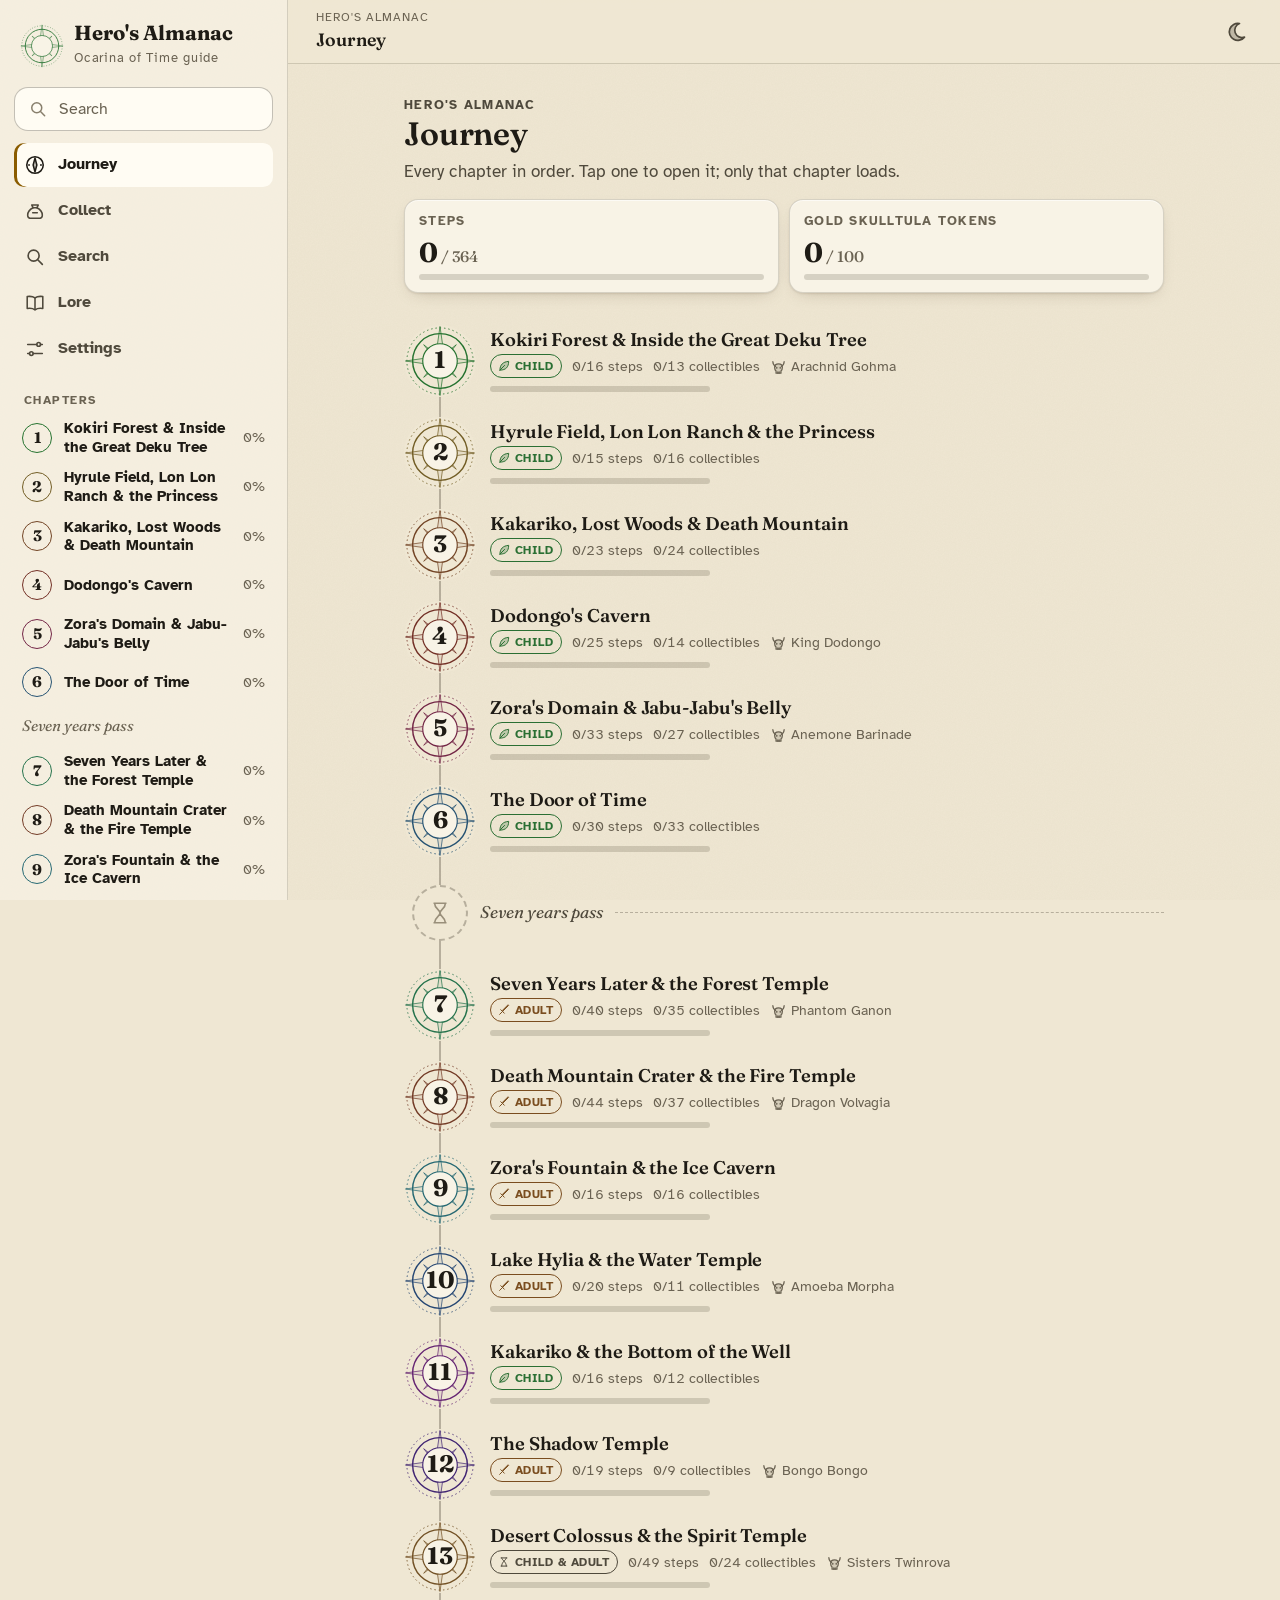
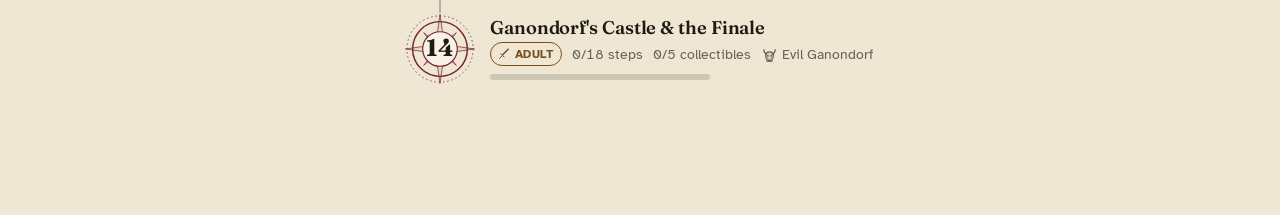
==== index.html @ 773b30d7 "Put dungeon maps in the step where you reach their chest - Jabu-Jabu's Belly: the Dungeon Map and it" ====
<!doctype html>
<html lang="en">
<head>
<meta charset="utf-8">
<meta name="build" content="60ebca8195">
<meta name="viewport" content="width=device-width, initial-scale=1, viewport-fit=cover">
<meta name="robots" content="noindex, nofollow">
<title>Hero's Almanac</title>
<meta name="description" content="A walkthrough and collectible tracker for The Legend of Zelda: Ocarina of Time.">
<meta name="theme-color" content="#0e1222" id="meta-theme">
<link rel="manifest" href="manifest.webmanifest">
<link rel="icon" href="assets/icons/icon.svg" type="image/svg+xml">
<link rel="icon" href="assets/icons/favicon-32.png" sizes="32x32" type="image/png">
<link rel="apple-touch-icon" href="assets/icons/apple-touch-icon.png">
<meta name="apple-mobile-web-app-capable" content="yes">
<meta name="mobile-web-app-capable" content="yes">
<meta name="apple-mobile-web-app-title" content="OoT Guide">
<link rel="preconnect" href="https://fonts.googleapis.com">
<link rel="preconnect" href="https://fonts.gstatic.com" crossorigin>
<link rel="stylesheet" href="https://fonts.googleapis.com/css2?family=Atkinson+Hyperlegible:ital,wght@0,400;0,700;1,400&family=Fraunces:opsz,wght@9..144,500..700&display=swap">
<link rel="stylesheet" href="assets/style.css?v=99275590e3">
<script>
  /* Apply the saved theme and text size before first paint (avoids a flash). */
  (function () {
    try {
      var p = JSON.parse(window.localStorage.getItem('oot-guide.prefs.v1') || '{}');
      if (p.theme === 'light' || p.theme === 'dark') document.documentElement.setAttribute('data-theme', p.theme);
      if (p.scale) document.documentElement.style.setProperty('--scale', String(p.scale));
    } catch (e) { /* storage blocked: follow the system theme */ }
  })();
</script>
</head>
<body>
<svg width="0" height="0" style="position:absolute" aria-hidden="true" focusable="false">
  <defs>
    <!-- interface -->
    <symbol id="i-journey" viewBox="0 0 24 24"><g fill="none" stroke="currentColor" stroke-width="1.7" stroke-linejoin="round"><circle cx="12" cy="12" r="9"/><path d="M12 4.5 14 12l-2 7.5L10 12z" fill="currentColor" fill-opacity=".25"/><path d="M4.5 12h2M17.5 12h2"/></g></symbol>
    <symbol id="i-collect" viewBox="0 0 24 24"><g fill="none" stroke="currentColor" stroke-width="1.7" stroke-linejoin="round" stroke-linecap="round"><path d="M8.5 5.5h7l-1.5 3h-4z"/><path d="M10 8.5c-4 2-6 5-6 8 0 2.5 2 3.5 4 3.5h8c2 0 4-1 4-3.5 0-3-2-6-6-8"/><path d="M9.5 14h5"/></g></symbol>
    <symbol id="i-search" viewBox="0 0 24 24"><g fill="none" stroke="currentColor" stroke-width="1.8" stroke-linecap="round"><circle cx="10.5" cy="10.5" r="6"/><path d="m15 15 5 5"/></g></symbol>
    <symbol id="i-lore" viewBox="0 0 24 24"><g fill="none" stroke="currentColor" stroke-width="1.7" stroke-linejoin="round"><path d="M12 6.5C10 5 7 4.5 3.5 5v13c3.5-.5 6.5 0 8.5 1.5 2-1.5 5-2 8.5-1.5V5C17 4.5 14 5 12 6.5z"/><path d="M12 6.5v13"/></g></symbol>
    <symbol id="i-more" viewBox="0 0 24 24"><g fill="none" stroke="currentColor" stroke-width="1.7" stroke-linecap="round"><path d="M4 7h10M18 7h2M4 17h2M10 17h10"/><circle cx="16" cy="7" r="2"/><circle cx="8" cy="17" r="2"/></g></symbol>
    <symbol id="i-sun" viewBox="0 0 24 24"><g fill="none" stroke="currentColor" stroke-width="1.8" stroke-linecap="round"><circle cx="12" cy="12" r="4.2" fill="currentColor" fill-opacity=".3"/><path d="M12 2.5v2.2M12 19.3v2.2M2.5 12h2.2M19.3 12h2.2M5.3 5.3l1.6 1.6M17.1 17.1l1.6 1.6M5.3 18.7l1.6-1.6M17.1 6.9l1.6-1.6"/></g></symbol>
    <symbol id="i-moon" viewBox="0 0 24 24"><path d="M15.5 3.5a8.5 8.5 0 1 0 5 13.6A7 7 0 0 1 15.5 3.5z" fill="currentColor" fill-opacity=".3" stroke="currentColor" stroke-width="1.7" stroke-linejoin="round"/></symbol>
    <symbol id="i-leaf" viewBox="0 0 24 24"><g fill="none" stroke="currentColor" stroke-width="1.7" stroke-linecap="round" stroke-linejoin="round"><path d="M5 19C5 10 10 5 20 4c0 10-5 15-14 15z" fill="currentColor" fill-opacity=".25"/><path d="M5 19 13 11"/></g></symbol>
    <symbol id="i-blade" viewBox="0 0 24 24"><g fill="none" stroke="currentColor" stroke-width="1.7" stroke-linecap="round" stroke-linejoin="round"><path d="M19.5 4.5 10 14l-1-1 9.5-9.5z" fill="currentColor" fill-opacity=".3"/><path d="M6.5 11.5l6 6M9 15l-4.5 4.5"/></g></symbol>
    <symbol id="i-both" viewBox="0 0 24 24"><g fill="none" stroke="currentColor" stroke-width="1.7" stroke-linecap="round" stroke-linejoin="round"><path d="M7 5h10M7 19h10M8 5c0 4 8 6 8 14M16 5c0 4-8 6-8 14"/></g></symbol>
    <symbol id="i-spark" viewBox="0 0 24 24"><g fill="currentColor"><path d="M12 2.5c.6 4.3 2.2 6 6.5 6.5-4.3.6-5.9 2.2-6.5 6.5-.6-4.3-2.2-5.9-6.5-6.5 4.3-.5 5.9-2.2 6.5-6.5z"/><path d="M18 14.5c.3 2 1 2.8 3 3-2 .3-2.7 1-3 3-.3-2-1-2.7-3-3 2-.2 2.7-1 3-3z" opacity=".7"/></g></symbol>
    <symbol id="i-caution" viewBox="0 0 24 24"><g fill="none" stroke="currentColor" stroke-width="1.8" stroke-linejoin="round" stroke-linecap="round"><path d="M12 2.8 21.2 12 12 21.2 2.8 12z" fill="currentColor" fill-opacity=".18"/><path d="M12 7.5v5.5"/><circle cx="12" cy="16.3" r=".6" fill="currentColor"/></g></symbol>
    <symbol id="i-check" viewBox="0 0 24 24"><g fill="none" stroke="currentColor" stroke-width="1.9" stroke-linecap="round" stroke-linejoin="round"><circle cx="10.5" cy="10.5" r="6.2"/><path d="m15.2 15.2 5 5"/><path d="M8 10.6l1.9 1.9 3.3-3.7"/></g></symbol>
    <symbol id="i-remake"viewBox="0 0 24 24"><g fill="none" stroke="currentColor" stroke-width="1.7" stroke-linejoin="round" stroke-linecap="round"><path d="M20 12a8 8 0 0 1-13.7 5.6L4 15.3"/><path d="M4 12a8 8 0 0 1 13.7-5.6L20 8.7"/><path d="M20 4v4.7h-4.7M4 20v-4.7h4.7"/></g></symbol>
    <symbol id="i-chev" viewBox="0 0 24 24"><path d="m9 5 7 7-7 7" fill="none" stroke="currentColor" stroke-width="2" stroke-linecap="round" stroke-linejoin="round"/></symbol>
    <symbol id="i-down" viewBox="0 0 24 24"><path d="m6 9 6 6 6-6" fill="none" stroke="currentColor" stroke-width="2" stroke-linecap="round" stroke-linejoin="round"/></symbol>
    <symbol id="i-close" viewBox="0 0 24 24"><path d="M6 6l12 12M18 6 6 18" fill="none" stroke="currentColor" stroke-width="2" stroke-linecap="round"/></symbol>
    <symbol id="i-next" viewBox="0 0 24 24"><g fill="none" stroke="currentColor" stroke-width="1.9" stroke-linecap="round" stroke-linejoin="round"><circle cx="12" cy="12" r="8.5"/><path d="M12 7.5v6.5M8.8 11.2 12 14.4l3.2-3.2"/></g></symbol>
    <symbol id="i-tick" viewBox="0 0 24 24"><path d="m5 12.5 4.5 4.5L19 7.5" fill="none" stroke="currentColor" stroke-width="2.8" stroke-linecap="round" stroke-linejoin="round"/></symbol>
    <symbol id="i-export" viewBox="0 0 24 24"><g fill="none" stroke="currentColor" stroke-width="1.8" stroke-linecap="round" stroke-linejoin="round"><path d="M12 4v11M7.5 8.5 12 4l4.5 4.5M5 14v5h14v-5"/></g></symbol>
    <symbol id="i-import" viewBox="0 0 24 24"><g fill="none" stroke="currentColor" stroke-width="1.8" stroke-linecap="round" stroke-linejoin="round"><path d="M12 15V4M7.5 10.5 12 15l4.5-4.5M5 14v5h14v-5"/></g></symbol>
    <symbol id="i-copy" viewBox="0 0 24 24"><g fill="none" stroke="currentColor" stroke-width="1.8" stroke-linejoin="round"><rect x="8.5" y="8.5" width="11" height="12" rx="2"/><path d="M15.5 8.5V5.5a2 2 0 0 0-2-2h-7a2 2 0 0 0-2 2v9a2 2 0 0 0 2 2h2"/></g></symbol>
    <symbol id="i-pin"viewBox="0 0 24 24"><g fill="none" stroke="currentColor" stroke-width="1.7" stroke-linejoin="round"><path d="M12 21s-6.5-6-6.5-11a6.5 6.5 0 0 1 13 0c0 5-6.5 11-6.5 11z"/><circle cx="12" cy="10" r="2.3"/></g></symbol>
    <!-- section kinds -->
    <symbol id="k-overworld" viewBox="0 0 24 24"><g fill="none" stroke="currentColor" stroke-width="1.7" stroke-linejoin="round" stroke-linecap="round"><path d="M2.5 18.5 8 11l3.5 4.5L15 10l6.5 8.5z" fill="currentColor" fill-opacity=".2"/><circle cx="17.5" cy="5.5" r="1.8"/></g></symbol>
    <symbol id="k-dungeon" viewBox="0 0 24 24"><g fill="none" stroke="currentColor" stroke-width="1.7" stroke-linejoin="round"><path d="M4 21V10a8 8 0 0 1 16 0v11z"/><path d="M8.5 21v-8a3.5 3.5 0 0 1 7 0v8" fill="currentColor" fill-opacity=".3"/><path d="M2.5 21h19"/></g></symbol>
    <symbol id="k-boss" viewBox="0 0 24 24"><g fill="none" stroke="currentColor" stroke-width="1.7" stroke-linejoin="round" stroke-linecap="round"><path d="M4 3.5c0 4 2 6 4 7M20 3.5c0 4-2 6-4 7"/><path d="M6.5 11.5c0-3 2.5-4.5 5.5-4.5s5.5 1.5 5.5 4.5c0 3-1 4.5-2 5.5v3h-7v-3c-1-1-2-2.5-2-5.5z" fill="currentColor" fill-opacity=".2"/><path d="M9.5 12.5h.01M14.5 12.5h.01" stroke-width="2.6"/><path d="M11 20v-2M13 20v-2"/></g></symbol>
    <symbol id="k-sweep" viewBox="0 0 24 24"><g fill="none" stroke="currentColor" stroke-width="1.7" stroke-linejoin="round" stroke-linecap="round"><circle cx="11" cy="11" r="7"/><path d="M11 4v14M4 11h14M6 6l10 10M16 6 6 16" opacity=".55"/><path d="m16 16 5 5"/></g></symbol>
    <symbol id="k-sidequest" viewBox="0 0 24 24"><g fill="none" stroke="currentColor" stroke-width="1.7" stroke-linejoin="round" stroke-linecap="round"><path d="M7 4h11a2 2 0 0 1 0 4h-1v10a2.5 2.5 0 0 1-2.5 2.5H6a2.5 2.5 0 0 1 0-5h1z"/><path d="M10 9h4M10 12.5h4"/></g></symbol>
    <!-- collectible glyphs (original shapes) -->
    <symbol id="g-gold-skulltulas" viewBox="0 0 24 24"><g fill="none" stroke="currentColor" stroke-width="1.6" stroke-linecap="round" stroke-linejoin="round"><path d="M8.5 10 5 7.5 3 9M8 12.5H3.5L2 14.5M8.5 15 5.5 17.5 5 20.5M15.5 10 19 7.5 21 9M16 12.5h4.5l1.5 2M15.5 15l3 2.5.5 3"/><path d="M12 2.5v3.5"/></g><path d="M12 6c3 0 4.6 2.6 4.6 6.2S14.7 19 12 19s-4.6-3.2-4.6-6.8S9 6 12 6z" fill="currentColor"/><path d="M10 12.2h.01M14 12.2h.01" stroke="var(--bg-2)" stroke-width="2.4" stroke-linecap="round"/></symbol>
    <symbol id="g-heart-pieces" viewBox="0 0 24 24"><path d="M12 20.5S3 14.8 3 8.9A4.6 4.6 0 0 1 12 7a4.6 4.6 0 0 1 9 1.9c0 5.9-9 11.6-9 11.6z" fill="none" stroke="currentColor" stroke-width="1.7" stroke-linejoin="round"/><path d="M12 7a4.6 4.6 0 0 0-9 1.9c0 1.2.4 2.3 1 3.4H12z" fill="currentColor"/></symbol>
    <symbol id="g-heart-containers" viewBox="0 0 24 24"><path d="M12 20.5S3 14.8 3 8.9A4.6 4.6 0 0 1 12 7a4.6 4.6 0 0 1 9 1.9c0 5.9-9 11.6-9 11.6z" fill="currentColor" stroke="currentColor" stroke-width="1.4" stroke-linejoin="round"/><path d="M7 9.5a2 2 0 0 1 2-2" fill="none" stroke="var(--bg-2)" stroke-width="1.5" stroke-linecap="round"/></symbol>
    <symbol id="g-songs" viewBox="0 0 24 24"><g fill="currentColor"><ellipse cx="7.5" cy="17.5" rx="3.3" ry="2.6" transform="rotate(-20 7.5 17.5)"/><ellipse cx="17" cy="15.5" rx="3.3" ry="2.6" transform="rotate(-20 17 15.5)"/><path d="M10.2 17V5.2l9.4-2.4v12.4h-1.6V5L11.8 6.6V17z"/></g></symbol>
    <symbol id="g-spiritual-stones" viewBox="0 0 24 24"><g stroke="currentColor" stroke-width="1.5" stroke-linejoin="round"><path d="M12 2.5 19 9l-7 12.5L5 9z" fill="currentColor" fill-opacity=".35"/><path d="M5 9h14M12 2.5 9.5 9 12 21.5 14.5 9z" fill="none"/></g></symbol>
    <symbol id="g-medallions" viewBox="0 0 24 24"><g fill="none" stroke="currentColor" stroke-width="1.7"><circle cx="12" cy="13" r="7.5" fill="currentColor" fill-opacity=".2"/><circle cx="12" cy="13" r="3.5"/><path d="M9 2.5 12 5.5l3-3"/></g></symbol>
    <symbol id="g-inventory-items" viewBox="0 0 24 24"><g fill="none" stroke="currentColor" stroke-width="1.7" stroke-linejoin="round"><rect x="3.5" y="3.5" width="7" height="7" rx="1.5" fill="currentColor" fill-opacity=".3"/><rect x="13.5" y="3.5" width="7" height="7" rx="1.5"/><rect x="3.5" y="13.5" width="7" height="7" rx="1.5"/><rect x="13.5" y="13.5" width="7" height="7" rx="1.5" fill="currentColor" fill-opacity=".3"/></g></symbol>
    <symbol id="g-equipment" viewBox="0 0 24 24"><g fill="none" stroke="currentColor" stroke-width="1.7" stroke-linejoin="round"><path d="M12 2.5 20 5.5v6c0 5-3.5 8.5-8 10-4.5-1.5-8-5-8-10v-6z" fill="currentColor" fill-opacity=".22"/><path d="M12 6v11M7.5 10.5h9"/></g></symbol>
    <symbol id="g-upgrades" viewBox="0 0 24 24"><g fill="none" stroke="currentColor" stroke-width="2" stroke-linecap="round" stroke-linejoin="round"><path d="m5 12 7-7 7 7"/><path d="m5 19 7-7 7 7" opacity=".55"/></g></symbol>
    <symbol id="g-bottles" viewBox="0 0 24 24"><g fill="none" stroke="currentColor" stroke-width="1.7" stroke-linejoin="round"><path d="M9.5 2.5h5M10 2.5v4.2C7 8 5.5 10.5 5.5 13.5a6.5 6.5 0 0 0 13 0c0-3-1.5-5.5-4.5-6.8V2.5"/><path d="M6 14.5h12a6 6 0 0 1-12 0z" fill="currentColor" fill-opacity=".35" stroke="none"/></g></symbol>
    <symbol id="g-great-fairies" viewBox="0 0 24 24"><use href="#i-spark"/></symbol>
    <symbol id="g-big-poes" viewBox="0 0 24 24"><g fill="none" stroke="currentColor" stroke-width="1.7" stroke-linejoin="round"><path d="M9 3.5h6M10 3.5v2M14 3.5v2M7.5 5.5h9l1 13.5h-11z"/><path d="M12 9.5c-1.8 2-2 3.5-1.3 5 .4.9 2.2.9 2.6 0 .7-1.5.5-3-1.3-5z" fill="currentColor"/><path d="M5 19h14"/></g></symbol>
    <symbol id="g-magic-beans" viewBox="0 0 24 24"><path d="M15.5 4c3.5 1.5 4.5 6 2.5 10s-6 6.5-10 5.5S2.5 15 5 12s4-2 5-5 2-4.5 5.5-3z" fill="currentColor" fill-opacity=".3" stroke="currentColor" stroke-width="1.7" stroke-linejoin="round"/></symbol>
    <symbol id="g-masks" viewBox="0 0 24 24"><g fill="none" stroke="currentColor" stroke-width="1.7" stroke-linejoin="round"><path d="M4 6c5-2 11-2 16 0 0 8-3 14-8 14S4 14 4 6z" fill="currentColor" fill-opacity=".2"/><path d="M7.5 10.5c1-.8 2.3-.8 3 0M13.5 10.5c1-.8 2.3-.8 3 0M9.5 15.5c1.5 1 3.5 1 5 0" stroke-linecap="round"/></g></symbol>
    <symbol id="g-adult-trade" viewBox="0 0 24 24"><g fill="none" stroke="currentColor" stroke-width="1.8" stroke-linecap="round" stroke-linejoin="round"><path d="M4 8h14l-3.5-3.5M20 16H6l3.5 3.5"/></g></symbol>
    <symbol id="g-skulltula-rewards" viewBox="0 0 24 24"><g fill="none" stroke="currentColor" stroke-width="1.7" stroke-linejoin="round"><path d="M3.5 10h17v9.5h-17zM3.5 10c0-3.5 2-5.5 8.5-5.5S20.5 6.5 20.5 10" fill="currentColor" fill-opacity=".15"/><path d="M10.5 10v3h3v-3"/></g></symbol>
    <symbol id="g-check" viewBox="0 0 24 24"><use href="#g-skulltula-rewards"/></symbol>
    <symbol id="g-other" viewBox="0 0 24 24"><path d="M12 3 20 12 12 21 4 12z" fill="currentColor" fill-opacity=".3" stroke="currentColor" stroke-width="1.7" stroke-linejoin="round"/></symbol>
    <!-- 8-point emblem used behind chapter numerals -->
    <symbol id="emblem" viewBox="0 0 100 100"><g fill="none" stroke="currentColor"><circle cx="50" cy="50" r="46" stroke-width="1.2" stroke-dasharray="2 4"/><circle cx="50" cy="50" r="38" stroke-width="2"/><path d="M50 2 56 44 98 50 56 56 50 98 44 56 2 50 44 44z" stroke-width="1" fill="currentColor" fill-opacity=".08"/><path d="M50 18 53 47 82 50 53 53 50 82 47 53 18 50 47 47z" stroke-width="1" transform="rotate(45 50 50)" fill="currentColor" fill-opacity=".06"/><circle cx="50" cy="50" r="24" style="fill:var(--bg-2)" stroke-width="1.6"/></g></symbol>
  </defs>
</svg>

<a class="skip" href="#main">Skip to content</a>

<div class="app">
  <aside class="rail" id="rail" aria-label="Guide navigation"></aside>

  <div class="col-main">
    <header class="topbar" id="topbar">
      <button class="top-title" id="topTitle" type="button" aria-haspopup="dialog">
        <span class="top-eyebrow" id="topEyebrow">Hero's Almanac</span>
        <span class="top-label" id="topLabel">Journey</span>
        <svg class="ico top-caret" aria-hidden="true"><use href="#i-down"/></svg>
      </button>
      <button class="icon-btn theme-btn" id="themeBtn" type="button" aria-label="Switch to night theme">
        <svg class="ico ico-sun" aria-hidden="true"><use href="#i-sun"/></svg>
        <svg class="ico ico-moon" aria-hidden="true"><use href="#i-moon"/></svg>
      </button>
    </header>
    <main id="main" tabindex="-1"></main>
  </div>

  <aside class="aside" id="aside" aria-label="Context panel"></aside>
</div>

<button class="fab" id="fab" type="button" hidden>
  <svg class="ico" aria-hidden="true"><use href="#i-next"/></svg><span>Next step</span>
</button>

<nav class="tabbar" id="tabbar" aria-label="Sections">
  <a href="#/journey" data-tab="journey"><svg class="ico" aria-hidden="true"><use href="#i-journey"/></svg><span>Journey</span></a>
  <a href="#/collect" data-tab="collect"><svg class="ico" aria-hidden="true"><use href="#i-collect"/></svg><span>Collect</span></a>
  <a href="#/search" data-tab="search"><svg class="ico" aria-hidden="true"><use href="#i-search"/></svg><span>Search</span></a>
  <a href="#/lore" data-tab="lore"><svg class="ico" aria-hidden="true"><use href="#i-lore"/></svg><span>Lore</span></a>
  <a href="#/settings" data-tab="settings"><svg class="ico" aria-hidden="true"><use href="#i-more"/></svg><span>More</span></a>
</nav>

<div class="sheet-wrap" id="sheet" hidden>
  <div class="sheet-backdrop" data-close-sheet></div>
  <div class="sheet" role="dialog" aria-modal="true" aria-labelledby="sheetTitle">
    <div class="sheet-grip" aria-hidden="true"></div>
    <div class="sheet-head">
      <h2 id="sheetTitle">Chapters</h2>
      <button class="icon-btn" type="button" data-close-sheet aria-label="Close"><svg class="ico" aria-hidden="true"><use href="#i-close"/></svg></button>
    </div>
    <div class="sheet-body" id="sheetBody"></div>
  </div>
</div>

<div class="dlg-wrap" id="dlg" hidden>
  <div class="dlg-backdrop" data-dlg-close></div>
  <div class="dlg" role="dialog" aria-modal="true" aria-labelledby="dlgTitle" aria-describedby="dlgBody" tabindex="-1">
    <h2 id="dlgTitle"></h2>
    <div class="dlg-body" id="dlgBody"></div>
    <div class="dlg-actions" id="dlgActions"></div>
  </div>
</div>

<div class="toast" id="toast" role="status" aria-live="polite" hidden></div>
<input type="file" id="importFile" accept="application/json,.json" hidden>

<script src="data/walkthrough-child.js?v=cdd700d78a"></script>
<script src="data/walkthrough-adult.js?v=27fb8e8093"></script>
<script src="data/collectibles.js?v=b40df9d598"></script>
<script src="data/reference.js?v=293908bd5f"></script>
<script src="assets/app.js?v=7e8de547ad"></script>
</body>
</html>
---- assets/style.css ----
/* Hero's Almanac — design A
   Day theme = sunlit vellum. Night theme = moonlit indigo.
   Each chapter carries a "realm" hue (forest, fire, water...) that tints its art and accents. */

/* ---------- tokens: day (light) ---------- */
:root {
  color-scheme: light;
  --bg: #efe7d3;
  --bg-2: #f8f3e6;
  --bg-3: #fffcf3;
  --bg-sunk: #e6dcc4;
  --ink: #1e1b15;
  --ink-2: #4f493c;
  --ink-3: #6a6252;
  --line: rgba(40, 32, 18, .16);
  --line-2: rgba(40, 32, 18, .28);
  --gold: #8a5c00;
  --gold-soft: rgba(176, 124, 20, .14);
  --tip: #1d6b58;
  --tip-bg: rgba(29, 107, 88, .09);
  --warn: #a8330e;
  --warn-bg: rgba(200, 70, 20, .10);
  --remake: #5641b0;
  --remake-bg: rgba(86, 65, 176, .07);
  --check: #7a5200;
  --check-edge: #d29a06;
  --check-bg: rgba(240, 180, 20, .20);
  --night: #33479e;
  --night-bg: rgba(51, 71, 158, .10);
  --day: #8d5300;
  --day-bg: rgba(200, 130, 10, .14);
  --done: #2c7a3c;
  --stone: #d9cfb7;
  --stone-line: rgba(70, 58, 36, .10);
  --boss-bg: #2a1716;
  --boss-ink: #f6e9da;
  --boss-ink-2: #d5bfae;
  --realm-l: 30%;
  --realm-s: 50%;
  --realm-soft-a: .12;
  --shadow: 0 1px 0 rgba(255,255,255,.6) inset, 0 1px 2px rgba(60,40,10,.10), 0 6px 18px -10px rgba(60,40,10,.35);
  --sky: linear-gradient(180deg, #f6dfa6 0%, #f1e6cc 55%, var(--bg) 100%);
  --btn-a: #2f5fc4;
  --btn-c: #b07d00;
  --grain-opacity: .07;
}

/* ---------- tokens: night (dark) ---------- */
@media (prefers-color-scheme: dark) {
  :root:not([data-theme="light"]) {
    color-scheme: dark;
    --bg: #0c0f1d;
    --bg-2: #141a2e;
    --bg-3: #1b2240;
    --bg-sunk: #0a0d18;
    --ink: #ece5d3;
    --ink-2: #bdb5a1;
    --ink-3: #958d7b;
    --line: rgba(236, 229, 211, .12);
    --line-2: rgba(236, 229, 211, .24);
    --gold: #ebc679;
    --gold-soft: rgba(235, 198, 121, .12);
    --tip: #8fd8c0;
    --tip-bg: rgba(120, 220, 190, .08);
    --warn: #ff9b78;
    --warn-bg: rgba(255, 120, 80, .11);
    --remake: #b9a8ff;
    --remake-bg: rgba(170, 150, 255, .08);
    --check: #ffd24a;
    --check-edge: #d9a21c;
    --check-bg: rgba(255, 205, 60, .13);
    --night: #a9bcff;
    --night-bg: rgba(140, 165, 255, .13);
    --day: #ffd27a;
    --day-bg: rgba(255, 200, 100, .12);
    --done: #86d494;
    --stone: #10142a;
    --stone-line: rgba(160, 170, 220, .06);
    --boss-bg: #1d0d10;
    --boss-ink: #f6e9da;
    --boss-ink-2: #cdb5a6;
    --realm-l: 66%;
    --realm-s: 55%;
    --realm-soft-a: .16;
    --shadow: 0 1px 0 rgba(255,255,255,.04) inset, 0 8px 24px -14px rgba(0,0,0,.8);
    --sky: linear-gradient(180deg, #1a2350 0%, #121833 55%, var(--bg) 100%);
    --btn-a: #7ea2ff;
    --btn-c: #f1c35a;
    --grain-opacity: .05;
  }
}
:root[data-theme="dark"] {
  color-scheme: dark;
  --bg: #0c0f1d;
  --bg-2: #141a2e;
  --bg-3: #1b2240;
  --bg-sunk: #0a0d18;
  --ink: #ece5d3;
  --ink-2: #bdb5a1;
  --ink-3: #958d7b;
  --line: rgba(236, 229, 211, .12);
  --line-2: rgba(236, 229, 211, .24);
  --gold: #ebc679;
  --gold-soft: rgba(235, 198, 121, .12);
  --tip: #8fd8c0;
  --tip-bg: rgba(120, 220, 190, .08);
  --warn: #ff9b78;
  --warn-bg: rgba(255, 120, 80, .11);
  --remake: #b9a8ff;
  --remake-bg: rgba(170, 150, 255, .08);
  --check: #ffd24a;
  --check-edge: #d9a21c;
  --check-bg: rgba(255, 205, 60, .13);
  --night: #a9bcff;
  --night-bg: rgba(140, 165, 255, .13);
  --day: #ffd27a;
  --day-bg: rgba(255, 200, 100, .12);
  --done: #86d494;
  --stone: #10142a;
  --stone-line: rgba(160, 170, 220, .06);
  --boss-bg: #1d0d10;
  --boss-ink: #f6e9da;
  --boss-ink-2: #cdb5a6;
  --realm-l: 66%;
  --realm-s: 55%;
  --realm-soft-a: .16;
  --shadow: 0 1px 0 rgba(255,255,255,.04) inset, 0 8px 24px -14px rgba(0,0,0,.8);
  --sky: linear-gradient(180deg, #1a2350 0%, #121833 55%, var(--bg) 100%);
  --btn-a: #7ea2ff;
  --btn-c: #f1c35a;
  --grain-opacity: .05;
}

/* realm hues: one per chapter, set via data-realm on a wrapper */
:root { --realm-h: 130; }
[data-realm="forest"]   { --realm-h: 128; }
[data-realm="field"]    { --realm-h: 44; }
[data-realm="village"]  { --realm-h: 24; }
[data-realm="cavern"]   { --realm-h: 8; }
[data-realm="jabu"]     { --realm-h: 335; }
[data-realm="time"]     { --realm-h: 205; }
[data-realm="woods"]    { --realm-h: 150; }
[data-realm="fire"]     { --realm-h: 16; }
[data-realm="ice"]      { --realm-h: 188; }
[data-realm="water"]    { --realm-h: 214; }
[data-realm="well"]     { --realm-h: 290; }
[data-realm="shadow"]   { --realm-h: 262; }
[data-realm="spirit"]   { --realm-h: 34; }
[data-realm="ganon"]    { --realm-h: 352; }
[data-realm="child"]    { --realm-h: 128; }
[data-realm="adult"]    { --realm-h: 30; }
:root, [data-realm] {
  --realm: hsl(var(--realm-h) var(--realm-s) var(--realm-l));
  --realm-soft: hsl(var(--realm-h) 60% 50% / var(--realm-soft-a));
}

/* ---------- base ---------- */
:root {
  --scale: 1;
  --base: 17px;
  --font-body: "Atkinson Hyperlegible", system-ui, -apple-system, "Segoe UI", Roboto, "Helvetica Neue", Arial, sans-serif;
  --font-display: "Fraunces", "Iowan Old Style", "Palatino Linotype", Palatino, Georgia, serif;
  --radius: 14px;
  --radius-s: 10px;
  --tap: 44px;
  --topbar-h: 58px;
  --tabbar-h: 64px;
  --gutter: 16px;
  --safe-b: env(safe-area-inset-bottom, 0px);
}
@media (min-width: 1800px) { :root { --base: 19px; } }
@media (min-width: 2300px) { :root { --base: 21px; } }

*, *::before, *::after { box-sizing: border-box; }
html { font-size: calc(var(--base) * var(--scale)); -webkit-text-size-adjust: 100%; text-size-adjust: 100%; scroll-padding-top: calc(var(--topbar-h) + 12px); }
body {
  margin: 0;
  background: var(--bg);
  color: var(--ink);
  font-family: var(--font-body);
  line-height: 1.55;
  overflow-x: hidden;
  -webkit-tap-highlight-color: transparent;
  min-height: 100vh;
}
/* paper / night-sky grain: one fixed, static layer */
body::before {
  content: "";
  position: fixed; inset: 0;
  pointer-events: none; z-index: 0;
  opacity: var(--grain-opacity);
  background-image: url("data:image/svg+xml,%3Csvg xmlns='http://www.w3.org/2000/svg' width='180' height='180'%3E%3Cfilter id='n'%3E%3CfeTurbulence type='fractalNoise' baseFrequency='.85' numOctaves='3' stitchTiles='stitch'/%3E%3CfeColorMatrix values='0 0 0 0 0.5 0 0 0 0 0.4 0 0 0 0 0.25 0 0 0 1 0'/%3E%3C/filter%3E%3Crect width='100%25' height='100%25' filter='url(%23n)'/%3E%3C/svg%3E");
}
h1, h2, h3, h4 { font-family: var(--font-display); font-weight: 600; line-height: 1.15; margin: 0; letter-spacing: -.005em; font-optical-sizing: auto; }
p { margin: 0; }
a { color: inherit; }
button { font: inherit; color: inherit; }
strong { font-weight: 700; color: var(--ink); }
.ico { width: 1.25em; height: 1.25em; flex: none; display: inline-block; vertical-align: middle; }
.skip { position: absolute; left: -999px; top: 8px; z-index: 100; background: var(--bg-3); padding: 10px 14px; border-radius: 8px; }
.skip:focus { left: 8px; }
:focus-visible { outline: 2.5px solid var(--gold); outline-offset: 2px; border-radius: 6px; }
.visually-hidden { position: absolute !important; width: 1px; height: 1px; overflow: hidden; clip: rect(0 0 0 0); white-space: nowrap; }
mark { background: color-mix(in srgb, var(--gold) 30%, transparent); color: inherit; border-radius: 3px; padding: 0 1px; }

/* ---------- app frame (phone first) ---------- */
.app { position: relative; z-index: 1; min-height: 100vh; }
.col-main { min-width: 0; }
.rail, .aside { display: none; }
main {
  padding: 8px var(--gutter) calc(var(--tabbar-h) + var(--safe-b) + 96px);
  max-width: 46rem;
  margin: 0 auto;
  outline: none;
}

/* top bar */
.topbar {
  position: sticky; top: 0; z-index: 20;
  display: flex; align-items: center; gap: 8px;
  height: var(--topbar-h);
  padding: 0 calc(var(--gutter) - 6px) 0 var(--gutter);
  background: color-mix(in srgb, var(--bg) 88%, transparent);
  -webkit-backdrop-filter: blur(10px); backdrop-filter: blur(10px);
  border-bottom: 1px solid var(--line);
}
.top-title {
  flex: 1; min-width: 0; min-height: var(--tap);
  display: grid; grid-template-columns: minmax(0, 1fr) auto; grid-template-rows: auto auto; align-items: center;
  text-align: left; background: none; border: 0; padding: 4px 0; cursor: pointer;
}
.top-eyebrow { grid-column: 1; font-size: .72rem; letter-spacing: .08em; text-transform: uppercase; color: var(--ink-3); white-space: nowrap; overflow: hidden; text-overflow: ellipsis; }
.top-label { grid-column: 1; font-family: var(--font-display); font-weight: 600; font-size: 1.05rem; white-space: nowrap; overflow: hidden; text-overflow: ellipsis; }
.top-caret { grid-column: 2; grid-row: 1 / span 2; color: var(--ink-3); margin-left: 6px; }
.top-title[aria-disabled="true"] { cursor: default; }
.top-title[aria-disabled="true"] .top-caret { display: none; }
.icon-btn {
  width: var(--tap); height: var(--tap); flex: none;
  display: inline-grid; place-items: center;
  background: none; border: 1px solid transparent; border-radius: 12px; cursor: pointer; color: var(--ink-2);
}
.icon-btn:hover { background: var(--bg-2); border-color: var(--line); }
.theme-btn .ico-sun { display: none; }
.theme-btn .ico { width: 24px; height: 24px; }
:root[data-theme="dark"] .theme-btn .ico-sun { display: inline-block; }
:root[data-theme="dark"] .theme-btn .ico-moon { display: none; }
@media (prefers-color-scheme: dark) {
  :root:not([data-theme="light"]) .theme-btn .ico-sun { display: inline-block; }
  :root:not([data-theme="light"]) .theme-btn .ico-moon { display: none; }
}

/* bottom tab bar (thumb zone) */
.tabbar {
  position: fixed; left: 0; right: 0; bottom: 0; z-index: 30;
  display: grid; grid-template-columns: repeat(5, 1fr);
  height: calc(var(--tabbar-h) + var(--safe-b));
  padding-bottom: var(--safe-b);
  background: color-mix(in srgb, var(--bg-2) 94%, transparent);
  -webkit-backdrop-filter: blur(12px); backdrop-filter: blur(12px);
  border-top: 1px solid var(--line);
}
.tabbar a {
  display: flex; flex-direction: column; align-items: center; justify-content: center; gap: 2px;
  text-decoration: none; color: var(--ink-3); font-size: .7rem; letter-spacing: .02em; min-height: var(--tap);
  position: relative;
}
.tabbar .ico { width: 26px; height: 26px; }
.tabbar a[aria-current="page"] { color: var(--ink); }
.tabbar a[aria-current="page"]::before {
  content: ""; position: absolute; top: 0; left: 28%; right: 28%; height: 3px; border-radius: 0 0 3px 3px;
  background: var(--gold);
}

/* floating "next step" button: lower right, above the tab bar */
.fab {
  position: fixed; z-index: 25; right: var(--gutter);
  bottom: calc(var(--tabbar-h) + var(--safe-b) + 14px);
  display: inline-flex; align-items: center; gap: 8px;
  min-height: 52px; padding: 0 18px 0 14px;
  border-radius: 999px; border: 1px solid var(--line-2);
  background: var(--bg-3); color: var(--ink); font-weight: 700; font-size: .92rem;
  box-shadow: 0 10px 24px -10px rgba(0,0,0,.55);
  cursor: pointer;
}
.fab .ico { width: 24px; height: 24px; color: var(--realm); }
.fab[hidden] { display: none; }

/* ---------- shared bits ---------- */
.eyebrow { font-size: .74rem; letter-spacing: .1em; text-transform: uppercase; color: var(--ink-3); font-weight: 700; }
.muted { color: var(--ink-2); }
.page-head { padding: 18px 0 14px; }
.page-head h1 { font-size: 1.9rem; }
.page-head p { color: var(--ink-2); margin-top: 6px; }
.card {
  background: var(--bg-2); border: 1px solid var(--line); border-radius: var(--radius);
  box-shadow: var(--shadow);
}
.btn {
  display: inline-flex; align-items: center; justify-content: center; gap: 8px;
  min-height: var(--tap); padding: 0 16px; border-radius: 12px;
  border: 1px solid var(--line-2); background: var(--bg-3); color: var(--ink);
  font-weight: 700; font-size: .92rem; text-decoration: none; cursor: pointer;
}
.btn:hover { border-color: var(--gold); }
.btn.primary { background: var(--ink); color: var(--bg-2); border-color: var(--ink); }
.btn.danger { color: var(--warn); }
.btn .ico { width: 20px; height: 20px; }
.badge {
  display: inline-flex; align-items: center; gap: 4px;
  font-size: .72rem; font-weight: 700; letter-spacing: .04em; text-transform: uppercase;
  padding: 2px 8px 2px 6px; border-radius: 999px; line-height: 1.5;
  border: 1px solid currentColor; white-space: nowrap;
}
.badge .ico { width: 14px; height: 14px; }
.badge.child { color: hsl(128 45% var(--realm-l)); }
.badge.adult { color: hsl(30 60% var(--realm-l)); }
.badge.both  { color: var(--ink-2); }
.badge.either { color: var(--ink-2); }
.badge.night { color: var(--night); background: var(--night-bg); border-color: transparent; }
.badge.day   { color: var(--day); background: var(--day-bg); border-color: transparent; }
.badge.miss  { color: var(--warn); background: var(--warn-bg); border-color: transparent; }
.badge.req   { color: var(--ink-2); border-color: var(--line-2); text-transform: none; letter-spacing: 0; font-weight: 400; }
.bar { height: 6px; border-radius: 99px; background: var(--line); overflow: hidden; }
.bar > i { display: block; height: 100%; width: 0; background: var(--realm); border-radius: inherit; transition: width .3s ease; }
.num { font-variant-numeric: tabular-nums; }
.seg { display: flex; gap: 4px; padding: 4px; border-radius: 13px; background: var(--bg-sunk); border: 1px solid var(--line); }
.seg button {
  flex: 1; min-height: 44px; min-width: 0; padding: 0 10px; border-radius: 9px; border: 0; background: none; cursor: pointer;
  color: var(--ink-2); font-weight: 700; font-size: .86rem; white-space: nowrap;
}
.seg button[aria-pressed="true"] { background: var(--bg-3); color: var(--ink); box-shadow: 0 1px 3px rgba(0,0,0,.18); }
.seg-label { font-size: .74rem; letter-spacing: .08em; text-transform: uppercase; color: var(--ink-3); font-weight: 700; margin: 0 0 6px 2px; }

/* the check control (steps, collectibles, tracker rows) */
.chk {
  flex: none; width: var(--tap); height: var(--tap); padding: 0;
  display: grid; place-items: center; background: none; border: 0; cursor: pointer;
}
.chk .box {
  width: 26px; height: 26px; border-radius: 8px;
  border: 2px solid var(--line-2); background: var(--bg-3);
  display: grid; place-items: center; transition: background .15s, border-color .15s, transform .15s;
}
.chk .box .ico { width: 18px; height: 18px; color: var(--bg-3); opacity: 0; transform: scale(.6); transition: opacity .15s, transform .15s; }
.chk[aria-pressed="true"] .box { background: var(--realm); border-color: var(--realm); }
.chk[aria-pressed="true"] .box .ico { opacity: 1; transform: none; color: var(--bg-2); }
.chk:active .box { transform: scale(.9); }

/* the step's own checkbox is the one prominent control on a step */
.step .chk .box { width: 28px; height: 28px; border-color: color-mix(in srgb, var(--realm) 50%, var(--line-2)); }

/* collectible chip: a quiet pill, not a second checkbox. No tick box; once collected the
   glyph disc fills with the realm colour and shows a tick. */
.chips { display: flex; flex-wrap: wrap; gap: 6px 8px; margin-top: 10px; }
.chip {
  display: inline-flex; align-items: center; gap: 8px; max-width: 100%;
  min-height: var(--tap); padding: 4px 14px 4px 6px; border-radius: 999px;
  border: 1px solid var(--line); background: transparent; color: var(--ink-2);
  font-size: .84rem; text-align: left; line-height: 1.25; cursor: pointer;
  transition: background .15s, border-color .15s, color .15s;
}
.chip:hover { border-color: var(--line-2); background: color-mix(in srgb, var(--bg-3) 60%, transparent); }
.chip-g { width: 30px; height: 30px; flex: none; border-radius: 50%; display: grid; place-items: center; background: var(--gold-soft); color: var(--gold); transition: background .15s, color .15s; }
.chip-g .g { width: 20px; height: 20px; }
.chip-g .chip-ok { display: none; width: 16px; height: 16px; }
.chip .chip-text { min-width: 0; overflow-wrap: anywhere; }
.chip .chip-cat { display: block; font-size: .64rem; letter-spacing: .07em; text-transform: uppercase; color: var(--ink-3); }
.chip[aria-pressed="true"] { background: var(--realm-soft); border-color: color-mix(in srgb, var(--realm) 40%, transparent); color: var(--ink); }
.chip[aria-pressed="true"] .chip-g { background: var(--realm); color: var(--bg-2); }
.chip[aria-pressed="true"] .chip-g .g { display: none; }
.chip[aria-pressed="true"] .chip-g .chip-ok { display: block; }
.chip.is-minor .chip-g { background: var(--line); color: var(--ink-3); }
.chip.is-minor[aria-pressed="true"] .chip-g { background: var(--realm); color: var(--bg-2); }
.chip:active .chip-g { transform: scale(.9); }
.chip .chip-time { width: 16px; height: 16px; color: var(--night); flex: none; }

/* ---------- chapter: frontispiece ---------- */
.front {
  position: relative; margin: 0 calc(var(--gutter) * -1) 4px; padding: 26px var(--gutter) 20px;
  overflow: hidden; isolation: isolate;
  background: var(--sky);
  border-bottom: 1px solid var(--line);
}
.front-art { position: absolute; inset: auto 0 0 0; width: 100%; height: 110px; z-index: -1; color: var(--realm); opacity: .22; pointer-events: none; }
.front-sky { position: absolute; top: 0; right: 0; width: 100%; height: 140px; z-index: -1; pointer-events: none; }
.front-sky .sun { color: var(--day); opacity: .85; }
.front-sky .moon { color: var(--night); display: none; opacity: .9; }
:root[data-theme="dark"] .front-sky .sun { display: none; }
:root[data-theme="dark"] .front-sky .moon { display: inline; }
@media (prefers-color-scheme: dark) {
  :root:not([data-theme="light"]) .front-sky .sun { display: none; }
  :root:not([data-theme="light"]) .front-sky .moon { display: inline; }
}
.front-top { display: flex; align-items: center; gap: 14px; }
.emblem { position: relative; width: 72px; height: 72px; flex: none; color: var(--realm); display: grid; place-items: center; }
.emblem svg { position: absolute; inset: 0; width: 100%; height: 100%; }
.emblem b { font-family: var(--font-display); font-size: 1.85rem; font-weight: 700; color: var(--ink); position: relative; font-variant-numeric: lining-nums; }
.front h1 { font-size: clamp(1.6rem, 6.5vw, 2.3rem); margin-top: 14px; text-wrap: balance; }
.front .summary { margin-top: 10px; color: var(--ink-2); font-size: 1rem; max-width: 38rem; }
.ng { display: grid; grid-template-columns: 1fr 1fr; gap: 10px; margin-top: 16px; }
.ng > div { background: color-mix(in srgb, var(--bg-2) 82%, transparent); border: 1px solid var(--line); border-radius: var(--radius-s); padding: 10px 12px; min-width: 0; }
.ng h3 { font-family: var(--font-body); font-size: .72rem; letter-spacing: .1em; text-transform: uppercase; color: var(--ink-3); margin-bottom: 4px; }
.ng ul { margin: 0; padding: 0; list-style: none; font-size: .88rem; }
.ng li { padding: 2px 0 2px 14px; position: relative; overflow-wrap: anywhere; }
.ng li::before { content: ""; position: absolute; left: 0; top: .72em; width: 6px; height: 6px; transform: rotate(45deg); background: var(--realm); }
.ng .gains li::before { background: var(--gold); }
.ng .empty { color: var(--ink-3); font-style: italic; padding-left: 0; }
.ng .empty::before { display: none; }
.ch-progress { margin-top: 16px; display: flex; align-items: center; gap: 12px; font-size: .84rem; color: var(--ink-2); }
.ch-progress .bar { flex: 1; height: 8px; }

/* chapter collectibles summary (phone inline; desktop uses the side panel) */
.haul { margin-top: 14px; border: 1px solid var(--line); border-radius: var(--radius-s); background: var(--bg-2); }
.haul summary { list-style: none; cursor: pointer; min-height: var(--tap); padding: 0 12px; display: flex; align-items: center; gap: 10px; font-weight: 700; font-size: .9rem; }
.haul summary::-webkit-details-marker { display: none; }
.haul summary .ico.chev { margin-left: auto; transition: transform .2s; color: var(--ink-3); }
.haul[open] summary .ico.chev { transform: rotate(90deg); }
.haul .haul-body { padding: 0 12px 12px; }

/* ---------- sections and steps ---------- */
/* sections are collapsible groups (grouping merged from Waypoint, drawn in Almanac style) */
.section { margin-top: 18px; scroll-margin-top: calc(var(--topbar-h) + 8px); }
.sec-head { position: relative; padding-bottom: 8px; }
.sec-h { font: inherit; margin: 0; }
.sec-toggle {
  display: flex; align-items: center; gap: 12px; width: 100%; min-height: 60px;
  padding: 6px 2px 6px 0; margin: 0; background: none; border: 0; border-radius: 12px;
  text-align: left; color: inherit; cursor: pointer;
}
.sec-toggle:hover .sec-chev { color: var(--realm); }
.sec-ico { position: relative; width: 40px; height: 40px; flex: none; border-radius: 12px; display: grid; place-items: center; background: var(--realm-soft); color: var(--realm); transition: background .2s, color .2s; }
.sec-ico .ico { width: 24px; height: 24px; }
.sec-ico .ico-clear { display: none; }
.sec-tt { flex: 1; min-width: 0; }
.sec-title { display: block; font-family: var(--font-display); font-weight: 600; font-size: 1.32rem; line-height: 1.15; letter-spacing: -.005em; text-wrap: balance; overflow-wrap: anywhere; }
.sec-meta { display: flex; flex-wrap: wrap; align-items: center; gap: 4px 10px; margin-top: 4px; font-size: .8rem; color: var(--ink-3); }
.sec-cleared, .sec-next { display: none; align-items: center; gap: 3px; font-weight: 700; font-size: .72rem; letter-spacing: .08em; text-transform: uppercase; }
.sec-cleared { color: var(--realm); }
.sec-cleared .ico { width: 14px; height: 14px; }
.sec-next { color: var(--gold); }
.sec-count {
  flex: none; padding: 3px 10px; border-radius: 999px; border: 1px solid var(--line);
  font-family: var(--font-display); font-weight: 700; font-size: .92rem; color: var(--ink-2); background: color-mix(in srgb, var(--bg-2) 70%, transparent);
  font-variant-numeric: tabular-nums;
}
.sec-chev { width: 22px; height: 22px; color: var(--ink-3); transform: rotate(90deg); transition: transform .25s, color .15s; }
.section.is-collapsed .sec-chev { transform: none; }
/* collapse: grid-row trick, so the height animates without measuring */
.sec-body { display: grid; grid-template-rows: 1fr; transition: grid-template-rows .32s cubic-bezier(.2,.8,.2,1), opacity .25s ease; }
.sec-inner { min-height: 0; overflow: hidden; margin: 0 -12px; padding: 6px 12px 8px; }
.section.is-collapsed .sec-body { grid-template-rows: 0fr; opacity: 0; visibility: hidden; transition: grid-template-rows .32s cubic-bezier(.2,.8,.2,1), opacity .2s ease, visibility 0s linear .32s; }
.section.no-anim .sec-body, .section.no-anim .sec-chev { transition: none; }
/* cleared: the kind icon becomes a filled realm seal with a tick */
.section.is-clear .sec-ico { background: var(--realm); color: var(--bg-2); }
.section.is-clear .sec-ico .ico-kind { display: none; }
.section.is-clear .sec-ico .ico-clear { display: inline-block; }
.section.is-clear .sec-title { color: var(--ink-2); }
.section.is-clear .sec-cleared { display: inline-flex; }
.section.is-clear .sec-count { background: var(--realm-soft); border-color: transparent; color: var(--realm); }
.section.is-collapsed.has-now:not(.is-clear) .sec-next { display: inline-flex; }
.sec-head::after {
  content: ""; position: absolute; left: 0; right: 0; bottom: 0; height: 8px;
  background-repeat: repeat-x; background-size: 24px 8px; opacity: .5; color: var(--realm);
  -webkit-mask: var(--rule) repeat-x 0 0 / 24px 8px; mask: var(--rule) repeat-x 0 0 / 24px 8px;
  background-color: var(--realm);
}
/* era rules: a vine of leaves (child) or a notched blade line (adult) */
.section[data-era="child"]  { --rule: url("data:image/svg+xml,%3Csvg xmlns='http://www.w3.org/2000/svg' width='24' height='8'%3E%3Cpath d='M0 4h24' stroke='black' stroke-width='1'/%3E%3Cpath d='M8 4c2-3.5 5-3.5 7-3-1 2.5-3.5 3.5-7 3z' fill='black'/%3E%3C/svg%3E"); }
.section[data-era="adult"]  { --rule: url("data:image/svg+xml,%3Csvg xmlns='http://www.w3.org/2000/svg' width='24' height='8'%3E%3Cpath d='M0 3h24M0 5.5h24' stroke='black' stroke-width='1'/%3E%3Cpath d='M10 4.2 12 1.5l2 2.7-2 2.7z' fill='black'/%3E%3C/svg%3E"); }
.section[data-era="both"], .section:not([data-era]) { --rule: url("data:image/svg+xml,%3Csvg xmlns='http://www.w3.org/2000/svg' width='24' height='8'%3E%3Cpath d='M0 4h24' stroke='black' stroke-width='1' stroke-dasharray='3 3'/%3E%3C/svg%3E"); }

.steps { list-style: none; margin: 0; padding: 0; display: flex; flex-direction: column; gap: 10px; }
.step {
  display: flex; gap: 6px; padding: 10px 14px 12px 4px;
  background: var(--bg-2); border: 1px solid var(--line); border-radius: var(--radius);
  scroll-margin-top: calc(var(--topbar-h) + 16px); scroll-margin-bottom: calc(var(--tabbar-h) + 90px);
  position: relative; transition: opacity .2s;
}
.step-rail { display: flex; flex-direction: column; align-items: center; flex: none; width: var(--tap); }
.step-n { font-family: var(--font-display); font-weight: 600; font-size: .82rem; color: var(--ink-3); margin-top: 2px; font-variant-numeric: tabular-nums; }
.step-body { min-width: 0; flex: 1; padding-top: 8px; }
.step-text { font-size: 1.02rem; overflow-wrap: anywhere; }
.step-text strong { color: var(--ink); font-weight: 700; box-shadow: inset 0 -0.42em 0 var(--realm-soft); }
.step-badges { display: flex; gap: 6px; margin-bottom: 6px; }
.step.is-done { opacity: .55; }
.step.is-done .step-text { color: var(--ink-2); }
.step.is-done:hover, .step.is-done:focus-within { opacity: .85; }
/* "Hide finished steps": applied when the chapter renders, so a step you just ticked stays put */
.step.is-hidden, .steps.all-hidden { display: none; }
.hidden-note { display: flex; align-items: center; flex-wrap: wrap; gap: 0 6px; margin: -6px 0 4px; padding-left: 10px; font-size: .86rem; color: var(--ink-3); }
.hidden-note > .ico { width: 16px; height: 16px; color: var(--realm); }
.hidden-note button { min-height: var(--tap); padding: 0 8px; border: 0; background: none; color: var(--realm); font-weight: 700; cursor: pointer; text-decoration: underline; text-underline-offset: 3px; }
/* the current step: the next unfinished one */
.step.is-now {
  background: var(--bg-3); border-color: var(--realm);
  box-shadow: 0 0 0 1px var(--realm), 0 12px 26px -16px hsl(var(--realm-h) 60% 25% / .7);
}
.step.is-now .step-n { color: var(--realm); }
.step.is-now .chk .box { border-color: var(--realm); box-shadow: 0 0 0 4px var(--realm-soft); }
.step.is-now .step-body::before {
  content: "Up next"; display: block; margin: -2px 0 4px;
  font-size: .7rem; font-weight: 700; letter-spacing: .1em; text-transform: uppercase; color: var(--realm);
}
.step.flash { animation: flash 1.8s ease-out; }
@keyframes flash { 0%, 30% { box-shadow: 0 0 0 3px var(--gold); } 100% { box-shadow: 0 0 0 0 transparent; } }
/* night-only steps carry a starlit left edge */
.step.t-night::before, .step.t-day::before {
  content: ""; position: absolute; left: -1px; top: 12px; bottom: 12px; width: 4px; border-radius: 0 4px 4px 0;
}
.step.t-night::before { background: linear-gradient(var(--night), color-mix(in srgb, var(--night) 30%, transparent)); }
.step.t-day::before { background: linear-gradient(var(--day), color-mix(in srgb, var(--day) 30%, transparent)); }

/* notes */
.note { display: flex; gap: 10px; margin-top: 10px; padding: 9px 12px; border-radius: 10px; font-size: .92rem; line-height: 1.5; }
.note .ico { width: 20px; height: 20px; margin-top: 1px; }
.note b { font-size: .72rem; letter-spacing: .08em; text-transform: uppercase; display: block; }
.note.tip { background: var(--tip-bg); color: var(--ink); }
.note.tip .ico, .note.tip b { color: var(--tip); }
.note.warn { background: var(--warn-bg); color: var(--ink); border-left: 3px solid var(--warn); }
.note.warn .ico, .note.warn b { color: var(--warn); }
.note.check { background: var(--check-bg); border: 1.5px dashed var(--check-edge); color: var(--ink); }
.note.check .ico, .note.check b { color: var(--check); }
.sec-check { display: inline-flex; align-items: center; gap: 4px; padding: 1px 8px; border-radius: 999px; background: var(--check-bg); border: 1px solid var(--check-edge); color: var(--check); font-weight: 700; }
.sec-check .ico { width: 14px; height: 14px; }
.step.has-check .step-n { color: var(--check); font-weight: 800; }
.step.has-check .step-n::after { content: ""; display: block; width: 7px; height: 7px; margin: 3px auto 0; border-radius: 50%; background: var(--check-edge); }

/* dungeon sections: steps sit inside a dim stone chamber */
.section.k-dungeon .steps, .section.k-boss .steps {
  padding: 12px; margin: 0 -8px; border-radius: 18px;
  background-color: var(--stone);
  background-image:
    linear-gradient(var(--stone-line) 1px, transparent 1px),
    linear-gradient(90deg, var(--stone-line) 1px, transparent 1px);
  background-size: 64px 32px, 64px 32px;
  background-position: 0 0, 0 0;
  box-shadow: inset 0 2px 12px rgba(0,0,0,.18);
  border: 1px solid var(--line);
}
.section.k-sweep .sec-ico, .section.k-sidequest .sec-ico { background: var(--gold-soft); color: var(--gold); }
.section.is-clear.k-sweep .sec-ico, .section.is-clear.k-sidequest .sec-ico { background: var(--gold); color: var(--bg-2); }

/* boss card */
.boss {
  --bi: var(--boss-ink);
  position: relative; overflow: hidden; isolation: isolate;
  border-radius: 18px; padding: 20px 18px 18px; margin-bottom: 14px;
  background:
    radial-gradient(120% 80% at 100% 0%, hsl(var(--realm-h) 70% 40% / .45), transparent 60%),
    radial-gradient(90% 70% at 0% 100%, hsl(350 70% 35% / .35), transparent 60%),
    var(--boss-bg);
  color: var(--bi);
  border: 1px solid rgba(255, 200, 170, .18);
  box-shadow: 0 16px 40px -20px rgba(40, 0, 0, .8);
}
.boss::after {
  content: ""; position: absolute; right: -30px; top: -30px; width: 160px; height: 160px; z-index: -1; opacity: .12;
  background: currentColor;
  -webkit-mask: url("data:image/svg+xml,%3Csvg xmlns='http://www.w3.org/2000/svg' viewBox='0 0 100 100'%3E%3Cpath d='M50 2 56 44 98 50 56 56 50 98 44 56 2 50 44 44z'/%3E%3C/svg%3E") center / contain no-repeat;
  mask: url("data:image/svg+xml,%3Csvg xmlns='http://www.w3.org/2000/svg' viewBox='0 0 100 100'%3E%3Cpath d='M50 2 56 44 98 50 56 56 50 98 44 56 2 50 44 44z'/%3E%3C/svg%3E") center / contain no-repeat;
}
.boss .eyebrow { color: #f0a58d; display: flex; align-items: center; gap: 6px; }
.boss .eyebrow .ico { width: 18px; height: 18px; }
.boss h3 { font-size: 1.45rem; margin-top: 6px; color: #fff4e8; text-wrap: balance; }
.boss .weak { margin-top: 12px; padding: 10px 12px; border-radius: 10px; background: rgba(255, 220, 190, .08); border: 1px solid rgba(255, 220, 190, .14); font-size: .95rem; }
.boss .weak b { display: block; font-size: .7rem; letter-spacing: .1em; text-transform: uppercase; color: #f0c08d; }
.boss ol { margin: 14px 0 0; padding: 0; list-style: none; counter-reset: s; }
.boss li { counter-increment: s; position: relative; padding: 6px 0 6px 38px; font-size: .97rem; color: var(--boss-ink-2); }
.boss li::before {
  content: counter(s); position: absolute; left: 0; top: 5px; width: 26px; height: 26px; border-radius: 50%;
  display: grid; place-items: center; font-family: var(--font-display); font-weight: 700; font-size: .85rem;
  color: #2a1210; background: #f0c08d;
}
.boss .boss-link { margin-top: 12px; display: inline-flex; color: #f0c08d; font-weight: 700; text-decoration: none; min-height: var(--tap); align-items: center; gap: 6px; }

/* chapter footer navigation */
.ch-nav { display: grid; grid-template-columns: 1fr 1fr; gap: 10px; margin-top: 36px; }
.ch-nav a { display: flex; flex-direction: column; gap: 2px; padding: 12px 14px; min-height: 64px; text-decoration: none; border-radius: var(--radius); border: 1px solid var(--line); background: var(--bg-2); min-width: 0; }
.ch-nav a span:last-child { font-family: var(--font-display); font-weight: 600; overflow-wrap: anywhere; }
.ch-nav a.next { text-align: right; grid-column: 2; }

/* ---------- journey (chapter timeline) ---------- */
.resume {
  display: flex; align-items: center; gap: 14px; padding: 14px 16px; margin: 6px 0 18px;
  text-decoration: none; border-radius: var(--radius); background: var(--bg-3); border: 1px solid var(--line-2); box-shadow: var(--shadow);
}
.resume .ico { width: 34px; height: 34px; color: var(--realm); }
.resume b { display: block; font-family: var(--font-display); font-size: 1.1rem; }
.resume small { color: var(--ink-2); font-size: .86rem; display: block; overflow: hidden; text-overflow: ellipsis; display: -webkit-box; -webkit-line-clamp: 2; -webkit-box-orient: vertical; }
.overall { display: grid; grid-template-columns: repeat(2, minmax(0, 1fr)); gap: 10px; margin-bottom: 22px; }
.overall .card { padding: 12px 14px; }
.overall .big { font-family: var(--font-display); font-size: 1.6rem; font-weight: 700; font-variant-numeric: tabular-nums; }
.overall .big small { font-size: .9rem; color: var(--ink-3); font-weight: 500; }
.timeline { list-style: none; margin: 0; padding: 0; position: relative; }
.timeline::before { content: ""; position: absolute; left: 35px; top: 16px; bottom: 16px; width: 2px; background: linear-gradient(var(--line-2), var(--line-2)) ; }
.tl-item a { display: flex; align-items: center; gap: 14px; padding: 10px 6px 10px 0; text-decoration: none; min-height: 72px; position: relative; }
.tl-item .emblem { width: 72px; height: 72px; background: var(--bg); border-radius: 50%; }
.tl-item .emblem b { font-size: 1.4rem; }
.tl-body { min-width: 0; flex: 1; }
.tl-body h3 { font-size: 1.08rem; text-wrap: balance; }
.tl-meta { display: flex; flex-wrap: wrap; align-items: center; gap: 6px 10px; margin-top: 4px; font-size: .8rem; color: var(--ink-3); }
.tl-body .bar { margin-top: 8px; max-width: 220px; }
.tl-item.is-current a { background: var(--realm-soft); border-radius: var(--radius); }
.tl-item.is-complete .emblem b::after { content: ""; }
.years {
  position: relative; display: flex; align-items: center; gap: 12px; padding: 18px 0 18px 8px;
  font-family: var(--font-display); font-style: italic; color: var(--ink-2); font-size: 1rem;
}
.years::before { content: ""; width: 56px; height: 56px; flex: none; border-radius: 50%; background: var(--bg); border: 2px dashed var(--line-2);
  background-image: url("data:image/svg+xml,%3Csvg xmlns='http://www.w3.org/2000/svg' viewBox='0 0 24 24'%3E%3Cpath d='M6 3h12M6 21h12M7 3c0 5 5 6 5 9s-5 4-5 9M17 3c0 5-5 6-5 9s5 4 5 9' fill='none' stroke='%23998f7a' stroke-width='1.5'/%3E%3C/svg%3E");
  background-size: 26px; background-repeat: no-repeat; background-position: center; margin-left: 0; }
.years span { flex: 1; border-top: 1px dashed var(--line-2); padding-top: 0; }
.years em { white-space: nowrap; }

/* ---------- collect ---------- */
.cat-grid { display: grid; grid-template-columns: repeat(auto-fill, minmax(min(100%, 15rem), 1fr)); gap: 10px; }
.cat-card { display: flex; flex-direction: column; gap: 8px; padding: 14px; text-decoration: none; min-height: 112px; }
.cat-card .top { display: flex; align-items: center; gap: 10px; }
.cat-card .g { width: 30px; height: 30px; color: var(--gold); flex: none; }
.cat-card h3 { font-size: 1.02rem; min-width: 0; }
.cat-card .count { margin-top: auto; display: flex; align-items: baseline; justify-content: space-between; gap: 8px; }
.cat-card .count b { font-family: var(--font-display); font-size: 1.5rem; font-variant-numeric: tabular-nums; }
.cat-card .count b small { color: var(--ink-3); font-size: .9rem; font-weight: 500; }
.cat-card .bar > i { background: var(--gold); }
.cat-card.is-full { border-color: color-mix(in srgb, var(--gold) 60%, transparent); }

.tracker-head { display: flex; align-items: center; gap: 14px; padding: 18px 0 8px; }
.tracker-head .g { width: 48px; height: 48px; color: var(--gold); flex: none; }
.tracker-head h1 { font-size: 1.6rem; }
.tracker-count { font-family: var(--font-display); font-size: 2.6rem; font-weight: 700; line-height: 1; font-variant-numeric: tabular-nums; }
.tracker-count small { font-size: 1.1rem; color: var(--ink-3); font-weight: 500; }
.tracker-note { color: var(--ink-2); font-size: .92rem; margin-top: 6px; }
.build-note { color: var(--ink-3); font-size: .8rem; margin-top: 4px; font-style: italic; }
.tracker-top { display: grid; grid-template-columns: auto minmax(0, 1fr); gap: 14px; align-items: start; margin: 4px 0 12px; }
.tracker-top .viz { margin: 0; }
.viz { margin: 14px 0 6px; padding: 12px; border-radius: var(--radius); background: var(--bg-sunk); border: 1px solid var(--line); }
.viz-gs { display: grid; grid-template-columns: repeat(10, 1fr); gap: 3px; max-width: 230px; margin-left: auto; }
@media (min-width: 1024px) { .viz-gs { max-width: 300px; } }
.viz-gs i { aspect-ratio: 1; border-radius: 50%; border: 1.5px solid var(--line-2); }
.viz-gs i.on { background: var(--gold); border-color: var(--gold); box-shadow: 0 0 6px color-mix(in srgb, var(--gold) 50%, transparent); }
.viz-hearts { display: flex; flex-wrap: wrap; gap: 6px; }
.viz-hearts svg { width: 34px; height: 30px; }
.viz-hearts .q { fill: transparent; stroke: var(--line-2); stroke-width: 1; }
.viz-hearts .q.on { fill: hsl(352 70% 58%); stroke: hsl(352 70% 58%); }
.viz-pips { display: flex; flex-wrap: wrap; gap: 6px; }
.viz-pips i { width: 18px; height: 18px; border-radius: 5px; transform: rotate(45deg) scale(.8); border: 1.5px solid var(--line-2); }
.viz-pips i.on { background: var(--gold); border-color: var(--gold); }
.viz-cap { font-size: .8rem; color: var(--ink-3); margin-top: 8px; }

.filters { display: flex; flex-direction: column; gap: 10px; margin: 14px 0 6px; }
.filters .row { display: grid; grid-template-columns: 1fr; gap: 10px; }
@media (min-width: 420px) { .filters .row { grid-template-columns: 1fr 1fr; } }
.select {
  appearance: none; -webkit-appearance: none; width: 100%; min-height: var(--tap); padding: 0 38px 0 12px; border-radius: 12px;
  border: 1px solid var(--line-2); background: var(--bg-3); color: var(--ink); font: inherit; font-size: .92rem;
  background-image: url("data:image/svg+xml,%3Csvg xmlns='http://www.w3.org/2000/svg' viewBox='0 0 24 24'%3E%3Cpath d='m6 9 6 6 6-6' fill='none' stroke='%23887f6c' stroke-width='2'/%3E%3C/svg%3E");
  background-repeat: no-repeat; background-position: right 10px center; background-size: 18px;
}
.result-count { font-size: .84rem; color: var(--ink-3); margin: 10px 2px; }
.area-head { display: flex; align-items: baseline; justify-content: space-between; gap: 10px; margin: 20px 2px 8px; }
.area-head h2 { font-size: 1.1rem; }
.area-head span { font-size: .84rem; color: var(--ink-3); font-variant-numeric: tabular-nums; }
.items { list-style: none; margin: 0; padding: 0; display: flex; flex-direction: column; gap: 8px; }
.item { display: flex; gap: 4px; padding: 8px 14px 12px 4px; background: var(--bg-2); border: 1px solid var(--line); border-radius: var(--radius); scroll-margin-top: calc(var(--topbar-h) + 16px); }
.item.is-done { opacity: .6; }
.item-body { min-width: 0; flex: 1; padding-top: 9px; }
.item-name { font-weight: 700; font-size: 1rem; display: flex; align-items: center; gap: 8px; flex-wrap: wrap; }
.item-meta { display: flex; flex-wrap: wrap; gap: 6px; margin-top: 6px; }
.item-how { margin-top: 6px; color: var(--ink-2); font-size: .94rem; overflow-wrap: anywhere; }
.item-link { display: inline-flex; align-items: center; gap: 6px; min-height: var(--tap); margin-top: 4px; font-weight: 700; font-size: .88rem; color: var(--realm); text-decoration: none; }
.item-link .ico { width: 18px; height: 18px; }
.item-link.off { color: var(--ink-3); font-weight: 400; font-style: italic; }
.item .note { margin-top: 8px; }
.item.flash { animation: flash 1.8s ease-out; }
.empty-state { padding: 30px 16px; text-align: center; color: var(--ink-3); }

/* ---------- lore ---------- */
.lore-grid { display: grid; grid-template-columns: repeat(auto-fill, minmax(min(100%, 15rem), 1fr)); gap: 10px; }
.lore-card { display: flex; align-items: center; gap: 12px; padding: 14px; text-decoration: none; min-height: 72px; }
.lore-card .ico { width: 30px; height: 30px; color: var(--gold); }
.lore-card b { display: block; font-family: var(--font-display); font-size: 1.08rem; }
.lore-card small { color: var(--ink-3); font-size: .82rem; }
.subnav { display: flex; flex-wrap: wrap; gap: 6px; margin: 4px 0 8px; }
.subnav a { min-height: 44px; display: inline-flex; align-items: center; padding: 0 12px; border-radius: 999px; border: 1px solid var(--line); text-decoration: none; font-size: .86rem; font-weight: 700; color: var(--ink-2); }
.subnav a[aria-current="page"] { background: var(--ink); color: var(--bg-2); border-color: var(--ink); }
.entries { display: flex; flex-direction: column; gap: 12px; }
.entry { padding: 16px; scroll-margin-top: calc(var(--topbar-h) + 16px); }
.entry h2 { font-size: 1.25rem; }
.entry dl { margin: 10px 0 0; display: grid; grid-template-columns: auto 1fr; gap: 6px 12px; font-size: .94rem; }
.entry dt { color: var(--ink-3); font-size: .74rem; letter-spacing: .08em; text-transform: uppercase; font-weight: 700; padding-top: 3px; }
.entry dd { margin: 0; min-width: 0; overflow-wrap: anywhere; }
.entry ol, .entry ul { margin: 8px 0 0; padding-left: 1.3em; }
.entry li { margin: 3px 0; }
.entry .tags { display: flex; flex-wrap: wrap; gap: 6px; }
.entry.flash { animation: flash 1.8s ease-out; }
.entry dd a { display: inline-flex; align-items: center; min-height: var(--tap); font-weight: 700; color: var(--gold); }
.res.is-done { opacity: .6; }
.entry-head { display: flex; align-items: flex-start; justify-content: space-between; gap: 10px; }
.entry-head .chip { flex: none; }
.lore-filter { margin: 4px 0 12px; }
.input {
  width: 100%; min-height: 48px; padding: 0 14px 0 44px; border-radius: 14px; border: 1px solid var(--line-2);
  background: var(--bg-3) url("data:image/svg+xml,%3Csvg xmlns='http://www.w3.org/2000/svg' viewBox='0 0 24 24'%3E%3Ccircle cx='10.5' cy='10.5' r='6' fill='none' stroke='%23887f6c' stroke-width='1.8'/%3E%3Cpath d='m15 15 5 5' stroke='%23887f6c' stroke-width='1.8' stroke-linecap='round'/%3E%3C/svg%3E") no-repeat 13px center / 20px;
  color: var(--ink); font: inherit; font-size: 1rem;
}
.input::placeholder { color: var(--ink-3); }

/* songs: button glyphs + a five-line staff */
.song .notes-row { display: flex; flex-wrap: wrap; gap: 6px; margin-top: 12px; }
.nb {
  width: 34px; height: 34px; border-radius: 50%; display: inline-grid; place-items: center; flex: none;
  font-weight: 700; font-size: .9rem; line-height: 1;
}
.nb svg { width: 18px; height: 18px; }
.nb.x { background: var(--bg-sunk); color: var(--ink-2); border: 2px solid var(--line-2); }
/* Switch 2 note buttons: X, Y, A, R, L letters in neutral ink */
.nb.n { background: var(--bg-sunk); color: var(--ink); border: 2px solid var(--ink-3); font-family: var(--font-display); }
/* note sequences inside step text */
.notes-inline { display: inline-flex; gap: 3px; vertical-align: middle; margin: 0 2px; }
.notes-inline .nb { width: 24px; height: 24px; font-size: .75rem; border-width: 1.5px; }
.notes-inline .nb svg { width: 13px; height: 13px; }
.staff { width: 100%; max-width: 440px; height: auto; margin-top: 12px; display: block; color: var(--ink-3); }
.staff .ln { stroke: currentColor; stroke-width: 1; opacity: .55; }
.staff .ha { fill: var(--bg-sunk); stroke: var(--ink-3); stroke-width: 2; }
.staff .ga { fill: var(--ink); font: 700 11px var(--font-display); }
.remake-list li { margin: 8px 0; }
.remake-list .src { display: block; color: var(--ink-3); font-size: .82rem; }
.flag-list { list-style: none; padding: 0; margin: 8px 0 0; }
.flag-list li { border-top: 1px solid var(--line); padding: 10px 0; }
.flag-list a { font-weight: 700; color: var(--remake); text-decoration: none; display: inline-flex; min-height: var(--tap); align-items: center; }

/* ---------- search ---------- */
.search-box { position: sticky; top: calc(var(--topbar-h) + 4px); z-index: 5; padding: 10px 0; background: var(--bg); }
.results { list-style: none; margin: 0; padding: 0; display: flex; flex-direction: column; gap: 8px; }
.res { display: flex; gap: 10px; align-items: flex-start; padding: 10px 12px; background: var(--bg-2); border: 1px solid var(--line); border-radius: var(--radius); }
.res > a { flex: 1; min-width: 0; text-decoration: none; display: flex; gap: 10px; min-height: var(--tap); }
.res .g { width: 24px; height: 24px; color: var(--gold); flex: none; margin-top: 2px; }
.res-type { font-size: .7rem; letter-spacing: .08em; text-transform: uppercase; color: var(--ink-3); font-weight: 700; }
.res-title { font-weight: 700; display: block; overflow-wrap: anywhere; }
.res-snip { color: var(--ink-2); font-size: .9rem; display: block; overflow-wrap: anywhere; }
.res .chk { margin: -4px -6px 0 0; }
.search-hints { color: var(--ink-3); font-size: .9rem; padding: 6px 2px; }
.search-hints button { min-height: 44px; margin: 4px 4px 0 0; padding: 0 12px; border-radius: 999px; border: 1px solid var(--line-2); background: var(--bg-2); cursor: pointer; font-size: .86rem; }

/* ---------- settings ---------- */
.set-group { padding: 16px; margin-bottom: 12px; }
.set-group h2 { font-size: 1.12rem; margin-bottom: 4px; }
.set-group p { color: var(--ink-2); font-size: .9rem; margin-bottom: 12px; }
.set-row { display: flex; flex-wrap: wrap; gap: 10px; }
.switch-row { display: flex; align-items: center; justify-content: space-between; gap: 12px; min-height: var(--tap); cursor: pointer; }
.switch { position: relative; width: 64px; height: 44px; flex: none; border-radius: 999px; background: var(--line-2); border: 6px solid transparent; background-clip: padding-box; cursor: pointer; transition: background .2s; }
.switch::after { content: ""; position: absolute; left: 4px; top: 4px; width: 24px; height: 24px; border-radius: 50%; background: var(--bg-3); transition: transform .2s; box-shadow: 0 1px 3px rgba(0,0,0,.3); }
.switch[aria-checked="true"] { background: var(--done); }
.switch[aria-checked="true"]::after { transform: translateX(20px); }
.notice { padding: 12px 14px; border-radius: 12px; background: var(--warn-bg); color: var(--ink); border-left: 3px solid var(--warn); font-size: .9rem; margin-bottom: 12px; }
.notice.ok { background: var(--tip-bg); border-left-color: var(--tip); }

/* ---------- sheet ---------- */
.sheet-wrap { position: fixed; inset: 0; z-index: 50; }
.sheet-wrap[hidden] { display: none; }
.sheet-backdrop { position: absolute; inset: 0; background: rgba(5, 6, 14, .55); animation: fade .2s; }
.sheet {
  position: absolute; left: 0; right: 0; bottom: 0; max-height: 86vh; display: flex; flex-direction: column;
  background: var(--bg-2); border-radius: 22px 22px 0 0; border-top: 1px solid var(--line-2);
  padding-bottom: var(--safe-b); animation: rise .24s cubic-bezier(.2,.8,.2,1);
}
.sheet-grip { width: 44px; height: 5px; border-radius: 9px; background: var(--line-2); margin: 8px auto 0; }
.sheet-head { display: flex; align-items: center; justify-content: space-between; padding: 6px 10px 6px var(--gutter); }
.sheet-head h2 { font-size: 1.2rem; }
.sheet-body { overflow-y: auto; overscroll-behavior: contain; padding: 0 var(--gutter) 20px; }
.sheet-body h3 { font-family: var(--font-body); font-size: .74rem; letter-spacing: .1em; text-transform: uppercase; color: var(--ink-3); margin: 14px 0 6px; }
.jump-list { list-style: none; margin: 0; padding: 0; }
.jump-list a { display: flex; align-items: center; gap: 12px; min-height: 52px; padding: 6px 8px; border-radius: 12px; text-decoration: none; }
.jump-list a:hover, .jump-list a[aria-current="true"] { background: var(--realm-soft); }
.jump-list .ico { width: 22px; height: 22px; color: var(--realm); }
.jump-list .jl-num { width: 30px; height: 30px; flex: none; border-radius: 50%; display: grid; place-items: center; font-family: var(--font-display); font-weight: 700; font-size: .9rem; border: 1.5px solid var(--realm); color: var(--ink); }
.jump-list .jl-t { flex: 1; min-width: 0; font-weight: 700; font-size: .95rem; }
.jump-list .jl-c { font-size: .8rem; color: var(--ink-3); font-variant-numeric: tabular-nums; }
.jump-list .years-li { font-family: var(--font-display); font-style: italic; color: var(--ink-3); padding: 8px 8px; font-size: .9rem; }
/* in-page dialog (replaces window.confirm, which embeds can block) */
.dlg-wrap { position: fixed; inset: 0; z-index: 55; display: grid; place-items: center; padding: 16px; }
.dlg-wrap[hidden] { display: none; }
.dlg-backdrop { position: absolute; inset: 0; background: rgba(5, 6, 14, .55); animation: fade .2s; }
.dlg {
  position: relative; width: min(100%, 31rem); max-height: calc(100vh - 32px); max-height: calc(100dvh - 32px); overflow-y: auto; overscroll-behavior: contain;
  padding: 20px 18px 16px; border-radius: 22px; border: 1px solid var(--line-2); background: var(--bg-2); color: var(--ink);
  box-shadow: 0 24px 60px -20px rgba(0, 0, 0, .6); animation: rise .24s cubic-bezier(.2,.8,.2,1);
}
.dlg:focus { outline: none; }
.dlg h2 { font-size: 1.3rem; text-wrap: balance; }
.dlg-body { margin-top: 8px; color: var(--ink-2); font-size: .95rem; }
.dlg-body b { color: var(--ink); }
.dlg-body > .btn { margin-top: 14px; }
.dlg-label { display: block; margin: 16px 0 6px 2px; font-size: .74rem; font-weight: 700; letter-spacing: .08em; text-transform: uppercase; color: var(--ink-3); }
.textarea {
  display: block; width: 100%; min-height: 8.5rem; padding: 10px 12px; border-radius: 12px; resize: vertical;
  border: 1px solid var(--line-2); background: var(--bg-3); color: var(--ink);
  font: .8rem/1.45 ui-monospace, SFMono-Regular, Menlo, Consolas, monospace;
}
.textarea::placeholder { color: var(--ink-3); }
.dlg-status { min-height: 1.3em; margin-top: 8px; font-size: .86rem; color: var(--tip); }
.dlg-status:empty { min-height: 0; margin: 0; }
.dlg-status.err { color: var(--warn); }
.dlg-actions { display: flex; flex-wrap: wrap; justify-content: flex-end; gap: 8px 10px; margin-top: 18px; }
.dlg-actions .btn { flex: 1 1 auto; }
.dlg .btn.danger { background: var(--warn); border-color: var(--warn); color: var(--bg-3); }
@media (min-width: 560px) { .dlg-actions .btn { flex: 0 0 auto; } .dlg { padding: 24px 24px 20px; } }
@keyframes rise { from { transform: translateY(40%); opacity: .4; } to { transform: none; opacity: 1; } }
@keyframes fade { from { opacity: 0; } }

/* toast */
.toast {
  position: fixed; z-index: 60; left: 50%; transform: translateX(-50%);
  bottom: calc(var(--tabbar-h) + var(--safe-b) + 76px);
  width: max-content; max-width: calc(100vw - 32px);
  display: flex; align-items: center; gap: 12px; padding: 6px 6px 6px 16px; border-radius: 14px;
  background: var(--ink); color: var(--bg-2); font-size: .9rem; box-shadow: 0 10px 30px -10px rgba(0,0,0,.6);
}
.toast[hidden] { display: none; }
.toast button { min-height: 44px; padding: 0 14px; border-radius: 10px; border: 0; background: color-mix(in srgb, var(--bg-2) 18%, transparent); color: var(--bg-2); font-weight: 700; cursor: pointer; }

/* ---------- desktop: rail + content + side panel ---------- */
@media (min-width: 1024px) {
  :root { --gutter: 28px; }
  .app { display: grid; grid-template-columns: 288px minmax(0, 1fr); }
  .tabbar { display: none; }
  .rail {
    display: flex; flex-direction: column; position: sticky; top: 0; height: 100vh; overflow-y: auto;
    border-right: 1px solid var(--line); background: color-mix(in srgb, var(--bg-2) 70%, transparent); padding: 18px 14px 24px;
  }
  .topbar { height: 64px; }
  .top-title { pointer-events: none; }
  .top-caret { display: none; }
  main { padding: 8px var(--gutter) 120px; max-width: 48rem; }
  .front { margin: 0 calc(var(--gutter) * -1) 4px; border-radius: 0 0 22px 22px; padding-top: 34px; }
  .fab { bottom: 28px; right: 28px; }

  .toast { bottom: 32px; }
  .haul { display: none; }
  .sheet { left: 50%; right: auto; bottom: auto; top: 10vh; width: 520px; transform: translateX(-50%); border-radius: 22px; max-height: 80vh; animation: fade .2s; }
  .sheet-grip { display: none; }
}
@media (min-width: 1280px) {
  .app.has-aside { grid-template-columns: 288px minmax(0, 1fr) 340px; }
  .fab.with-aside { right: calc(340px + 28px); }
  .app.has-aside .aside {
    display: block; position: sticky; top: 0; height: 100vh; overflow-y: auto;
    border-left: 1px solid var(--line); padding: 22px 18px 30px;
    background: color-mix(in srgb, var(--bg-2) 55%, transparent);
  }
}
@media (min-width: 1800px) {
  .app { grid-template-columns: 330px minmax(0, 1fr); }
  .app.has-aside { grid-template-columns: 330px minmax(0, 1fr) 400px; }
  .fab.with-aside { right: calc(400px + 28px); }
}

/* rail content */
.brand { display: flex; align-items: center; gap: 10px; padding: 4px 6px 16px; text-decoration: none; }
.brand .emblem { width: 44px; height: 44px; }
.brand b { font-family: var(--font-display); font-size: 1.2rem; display: block; line-height: 1.1; }
.brand small { color: var(--ink-3); font-size: .74rem; letter-spacing: .06em; }
.rail-search { margin: 0 0 12px; }
.rail-search .input { min-height: 44px; font-size: .92rem; }
.rail-nav { display: flex; flex-direction: column; gap: 2px; margin-bottom: 14px; }
.rail-nav a { display: flex; align-items: center; gap: 12px; min-height: 44px; padding: 0 10px; border-radius: 10px; text-decoration: none; color: var(--ink-2); font-weight: 700; font-size: .95rem; }
.rail-nav a .ico { width: 22px; height: 22px; }
.rail-nav a:hover { background: var(--bg-3); }
.rail-nav a[aria-current="page"] { background: var(--bg-3); color: var(--ink); box-shadow: inset 3px 0 0 var(--gold); }
.rail h3 { font-family: var(--font-body); font-size: .72rem; letter-spacing: .12em; text-transform: uppercase; color: var(--ink-3); margin: 8px 10px 6px; }
.rail .jump-list a { min-height: 48px; }
.rail .jump-list .jl-t { font-size: .88rem; font-weight: 700; line-height: 1.25; }
.rail-foot { margin-top: auto; padding: 16px 10px 0; display: flex; gap: 8px; align-items: center; color: var(--ink-3); font-size: .8rem; }

/* aside content */
.aside h2 { font-size: 1.1rem; }
.aside .eyebrow { margin-bottom: 4px; }
.aside-block { margin-bottom: 22px; }
.aside .chips { flex-direction: column; align-items: stretch; }
.aside .chip { width: 100%; }
.aside .cat-h { display: flex; justify-content: space-between; align-items: baseline; margin: 14px 0 0; font-size: .82rem; color: var(--ink-3); font-weight: 700; letter-spacing: .04em; }
.mini-sec { list-style: none; padding: 0; margin: 8px 0 0; }
.mini-sec a { display: flex; align-items: center; gap: 10px; min-height: 44px; padding: 4px 8px; border-radius: 10px; text-decoration: none; font-size: .9rem; }
.mini-sec a:hover { background: var(--bg-3); }
.mini-sec .ico { width: 20px; height: 20px; color: var(--realm); }
.mini-sec .c { margin-left: auto; color: var(--ink-3); font-size: .8rem; font-variant-numeric: tabular-nums; }
.mini-sec a.is-done .t { color: var(--ink-3); text-decoration: line-through; text-decoration-color: var(--line-2); }

/* Lost Woods map: the drawing keeps its parchment colors in both themes; it scrolls sideways on narrow screens */
.lw-card { padding: 12px; }
.lw-scroll { overflow-x: auto; -webkit-overflow-scrolling: touch; border-radius: 14px; }
.lw-svg { display: block; width: 100%; min-width: 560px; height: auto; }
.lw-room { cursor: pointer; outline: none; }
.lw-room:hover .shape { stroke-width: 3; }
.lw-room.sel .shape { stroke: #c2410c; stroke-width: 4; }
.lw-room:focus-visible .shape { stroke: #2f5fc4; stroke-width: 4; }
.lw-legend { display: flex; flex-wrap: wrap; gap: 6px 14px; margin-top: 10px; font-size: .85rem; color: var(--ink-2); }
.lw-legend span, .lw-marks li { display: inline-flex; align-items: center; gap: 6px; }
.lw-dot { flex: none; display: inline-block; width: 18px; height: 18px; border-radius: 50%; color: #fff; font: 700 11px/18px system-ui, sans-serif; font-style: normal; text-align: center; }
.lw-dot.lw-route { width: 22px; height: 5px; border-radius: 3px; background: #c2410c; }
.lw-panel { margin-top: 12px; padding: 12px 14px; border-radius: 12px; background: var(--bg-3); border: 1px solid var(--line); scroll-margin-bottom: 90px; }
.lw-panel h2 { font-size: 1.1rem; margin: 0; }
.lw-panel h3 { font-size: .9rem; margin: 14px 0 4px; color: var(--ink-2); }
.lw-panel p { margin: 6px 0 0; }
.lw-where { color: var(--gold); font-weight: 600; font-size: .9rem; }
.lw-marks { list-style: none; padding: 0; margin: 10px 0 0; display: grid; gap: 6px; }
.lw-marks li { display: flex; align-items: flex-start; }
.lw-marks .lw-dot { margin-top: 2px; }
.lw-steps { margin: 0; padding-left: 1.1em; }
.lw-steps li { margin: 4px 0; }

@media (prefers-reduced-motion: reduce) {
  *, *::before, *::after { animation: none !important; transition: none !important; }
}
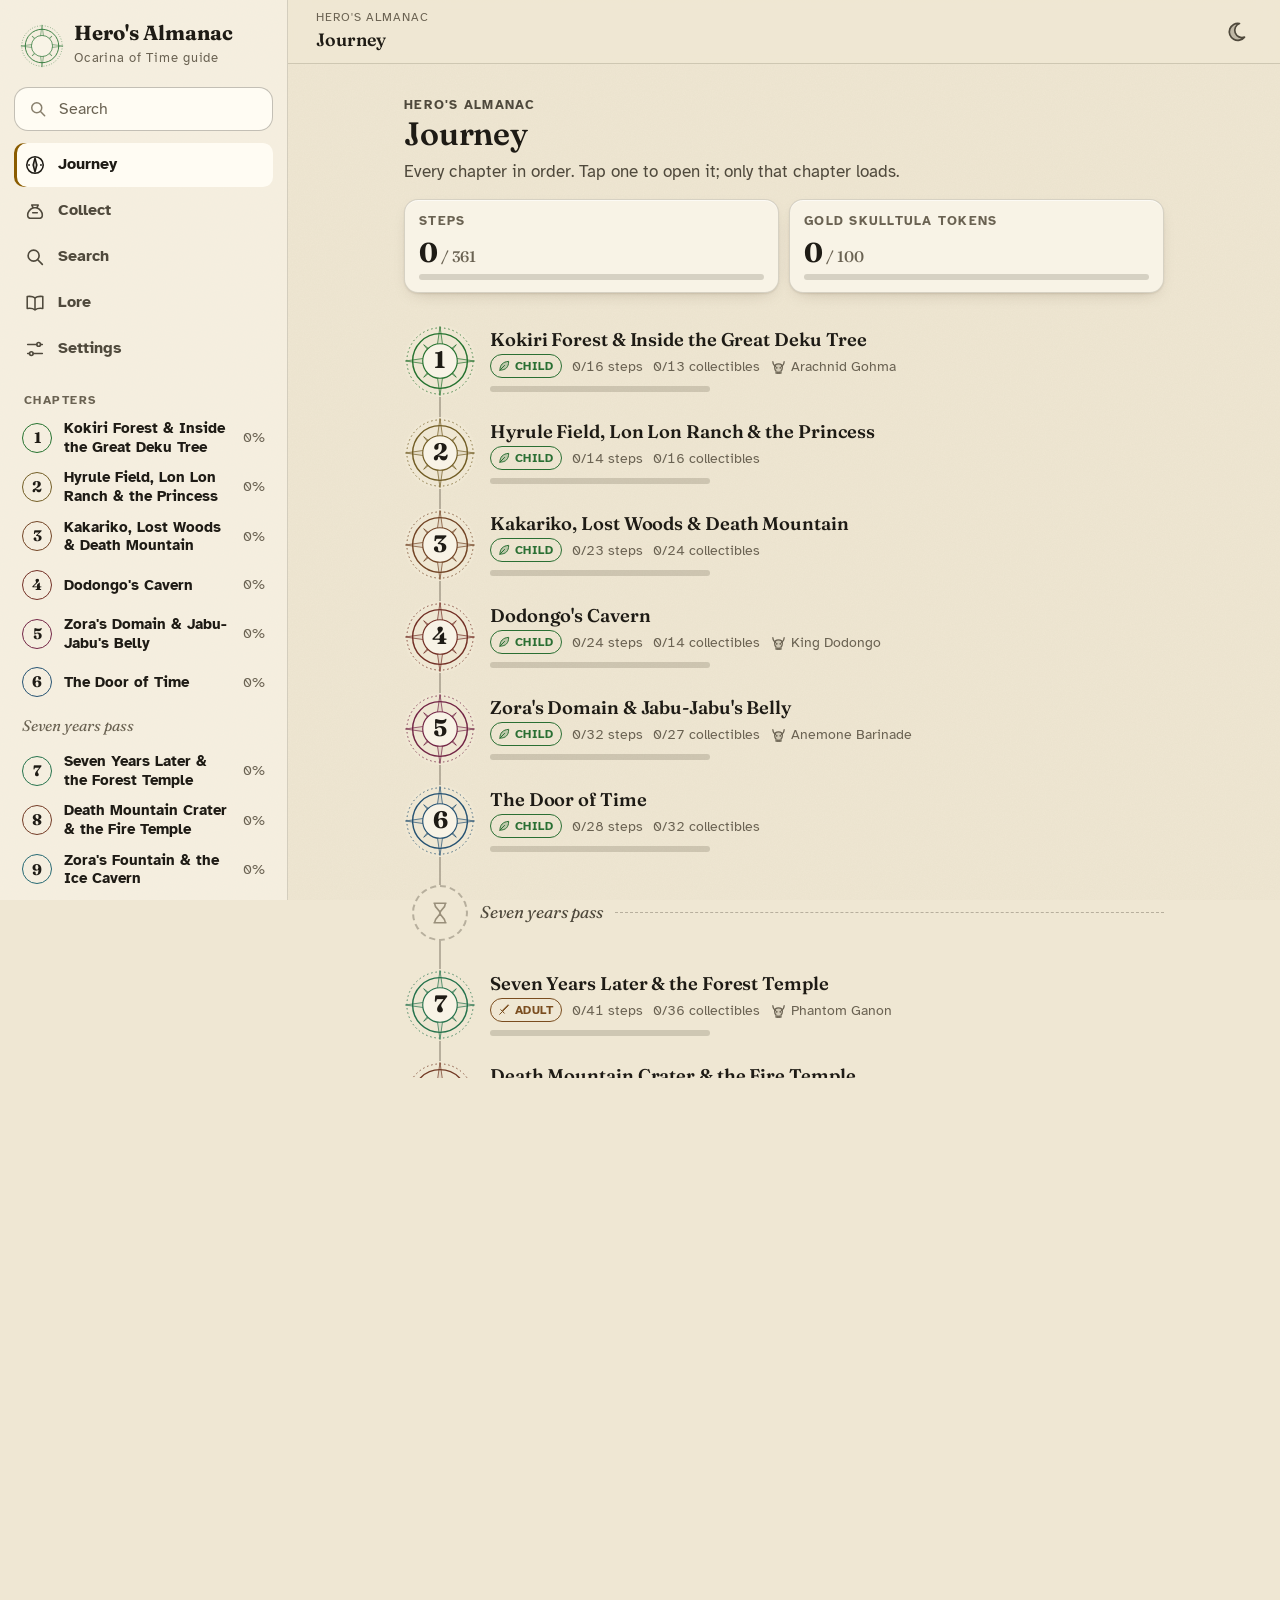
==== commit ce877ff7: "Match grottos and the windmill Piece of Heart to the remake Checked every grotto against IGN's remak" ====
--- a/index.html
+++ b/index.html
@@ -2,7 +2,7 @@
 <html lang="en">
 <head>
 <meta charset="utf-8">
-<meta name="build" content="60ebca8195">
+<meta name="build" content="190fa14bec">
 <meta name="viewport" content="width=device-width, initial-scale=1, viewport-fit=cover">
 <meta name="robots" content="noindex, nofollow">
 <title>Hero's Almanac</title>
@@ -146,10 +146,10 @@
 <div class="toast" id="toast" role="status" aria-live="polite" hidden></div>
 <input type="file" id="importFile" accept="application/json,.json" hidden>
 
-<script src="data/walkthrough-child.js?v=cdd700d78a"></script>
-<script src="data/walkthrough-adult.js?v=27fb8e8093"></script>
-<script src="data/collectibles.js?v=b40df9d598"></script>
-<script src="data/reference.js?v=293908bd5f"></script>
+<script src="data/walkthrough-child.js?v=00348c9b73"></script>
+<script src="data/walkthrough-adult.js?v=949368a823"></script>
+<script src="data/collectibles.js?v=69a8fed332"></script>
+<script src="data/reference.js?v=8fef8b9e35"></script>
 <script src="assets/app.js?v=7e8de547ad"></script>
 </body>
 </html>
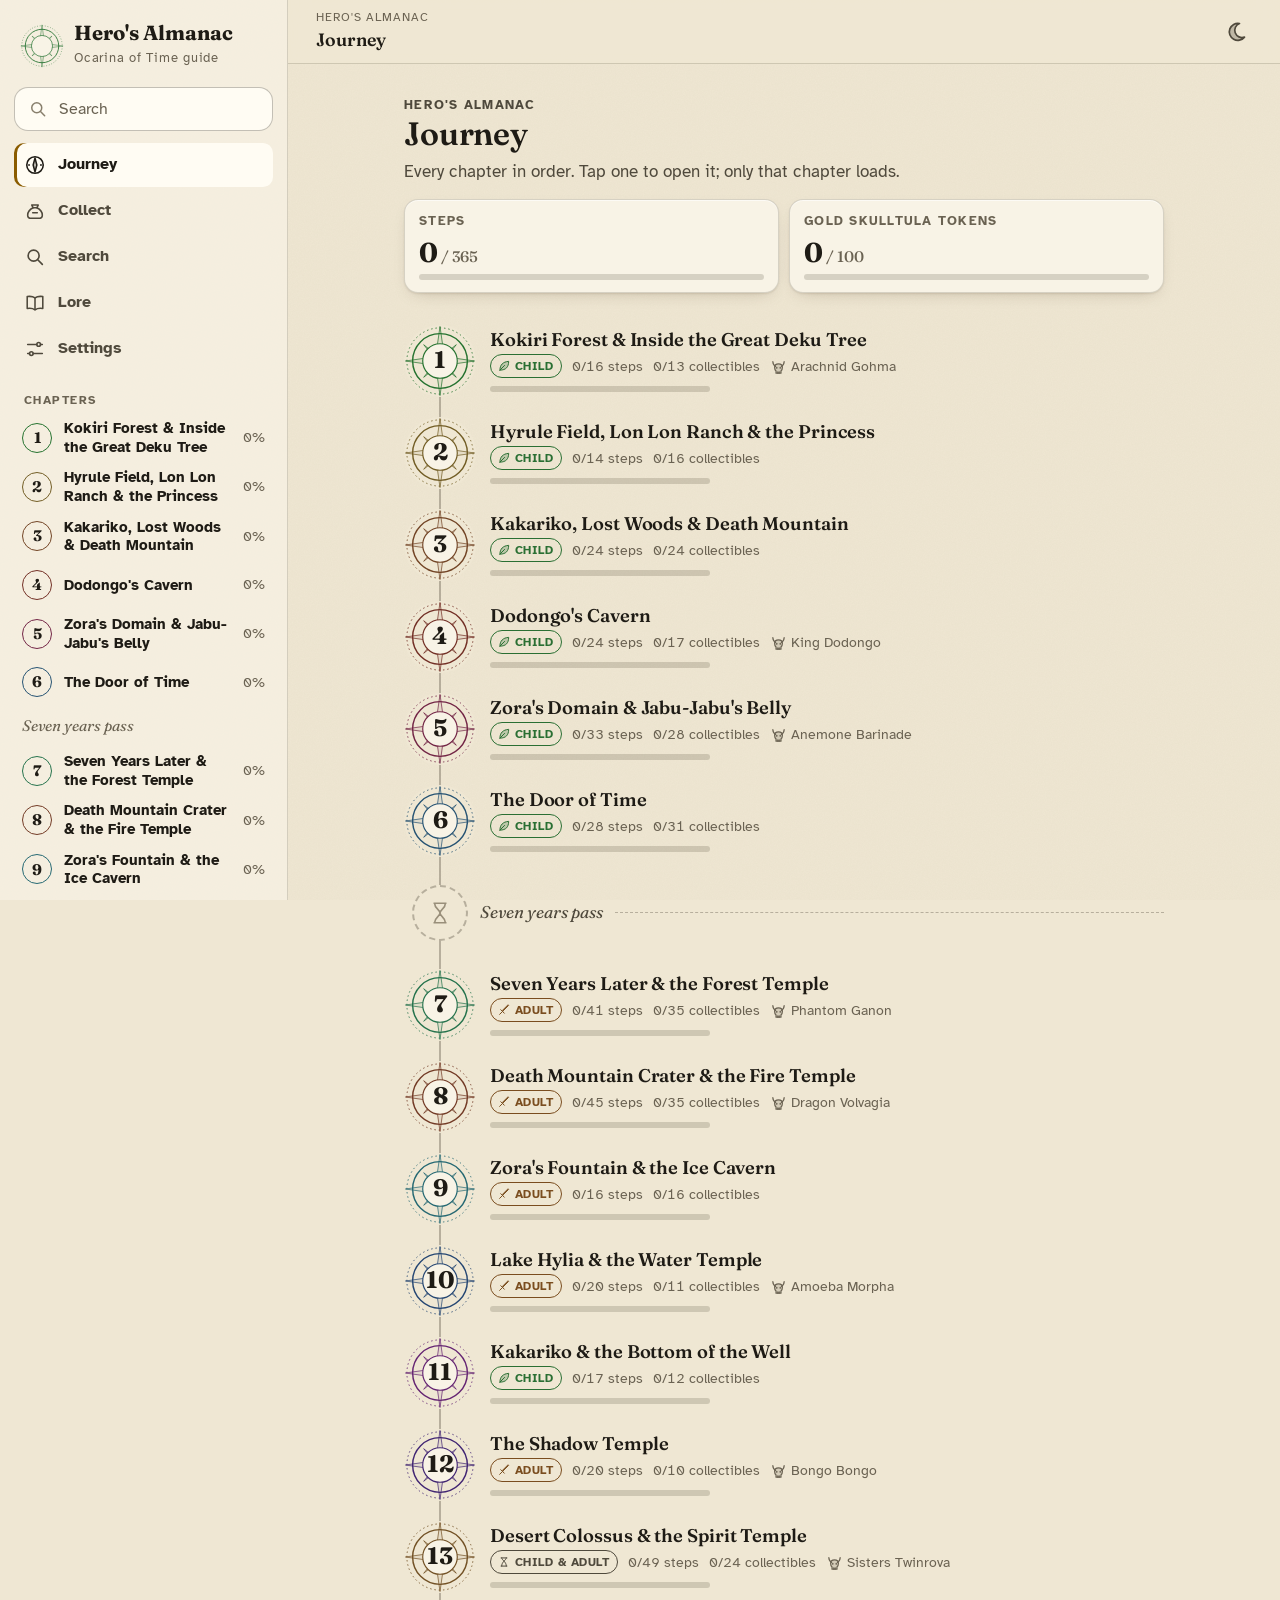
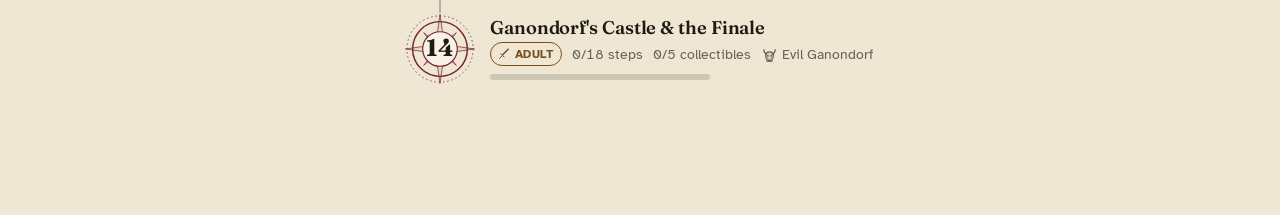
==== commit 1297e9dd: "Match collectible locations to IGN's remake lists Cross-checked Gold Skulltulas, Pieces of Heart, ma" ====
--- a/index.html
+++ b/index.html
@@ -2,7 +2,7 @@
 <html lang="en">
 <head>
 <meta charset="utf-8">
-<meta name="build" content="190fa14bec">
+<meta name="build" content="2c00a354f9">
 <meta name="viewport" content="width=device-width, initial-scale=1, viewport-fit=cover">
 <meta name="robots" content="noindex, nofollow">
 <title>Hero's Almanac</title>
@@ -146,10 +146,10 @@
 <div class="toast" id="toast" role="status" aria-live="polite" hidden></div>
 <input type="file" id="importFile" accept="application/json,.json" hidden>
 
-<script src="data/walkthrough-child.js?v=00348c9b73"></script>
-<script src="data/walkthrough-adult.js?v=949368a823"></script>
-<script src="data/collectibles.js?v=69a8fed332"></script>
-<script src="data/reference.js?v=8fef8b9e35"></script>
+<script src="data/walkthrough-child.js?v=326347547a"></script>
+<script src="data/walkthrough-adult.js?v=8219d650ec"></script>
+<script src="data/collectibles.js?v=bf3aef4ca2"></script>
+<script src="data/reference.js?v=7a6979a0ea"></script>
 <script src="assets/app.js?v=7e8de547ad"></script>
 </body>
 </html>
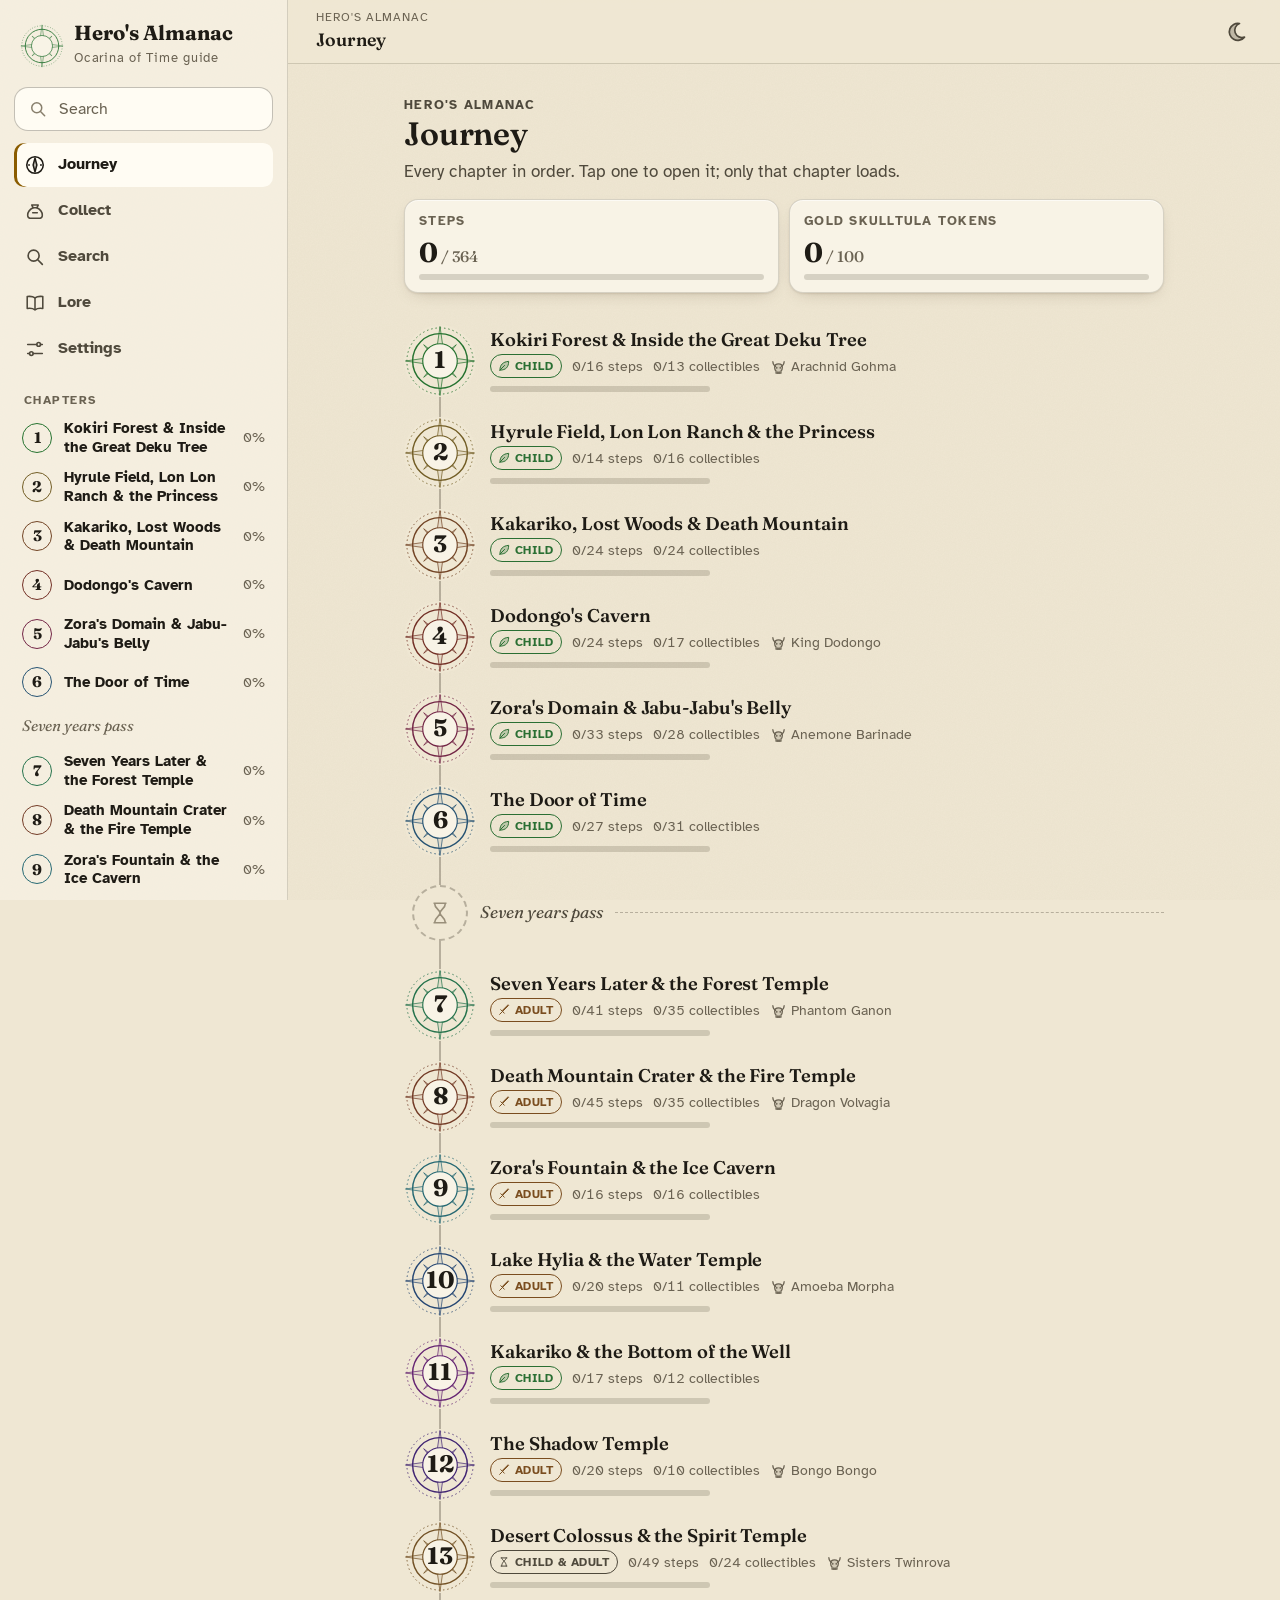
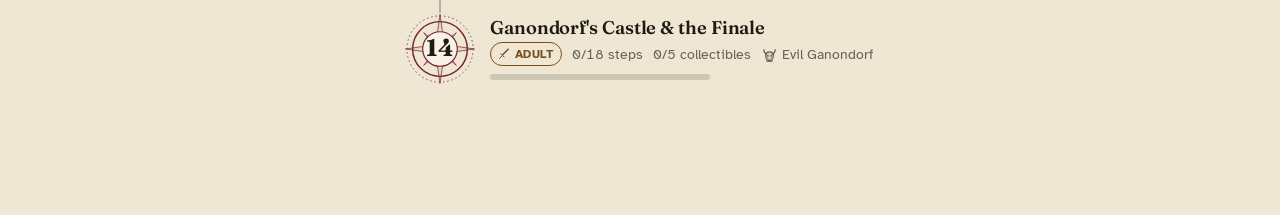
==== commit 5d1d6f3c: "Remove the Royal Family's Tomb torch chest; the remake has none The owner found no torches in the to" ====
--- a/index.html
+++ b/index.html
@@ -2,7 +2,7 @@
 <html lang="en">
 <head>
 <meta charset="utf-8">
-<meta name="build" content="2c00a354f9">
+<meta name="build" content="eefd36e096">
 <meta name="viewport" content="width=device-width, initial-scale=1, viewport-fit=cover">
 <meta name="robots" content="noindex, nofollow">
 <title>Hero's Almanac</title>
@@ -146,7 +146,7 @@
 <div class="toast" id="toast" role="status" aria-live="polite" hidden></div>
 <input type="file" id="importFile" accept="application/json,.json" hidden>
 
-<script src="data/walkthrough-child.js?v=326347547a"></script>
+<script src="data/walkthrough-child.js?v=592d9e22fe"></script>
 <script src="data/walkthrough-adult.js?v=8219d650ec"></script>
 <script src="data/collectibles.js?v=bf3aef4ca2"></script>
 <script src="data/reference.js?v=7a6979a0ea"></script>
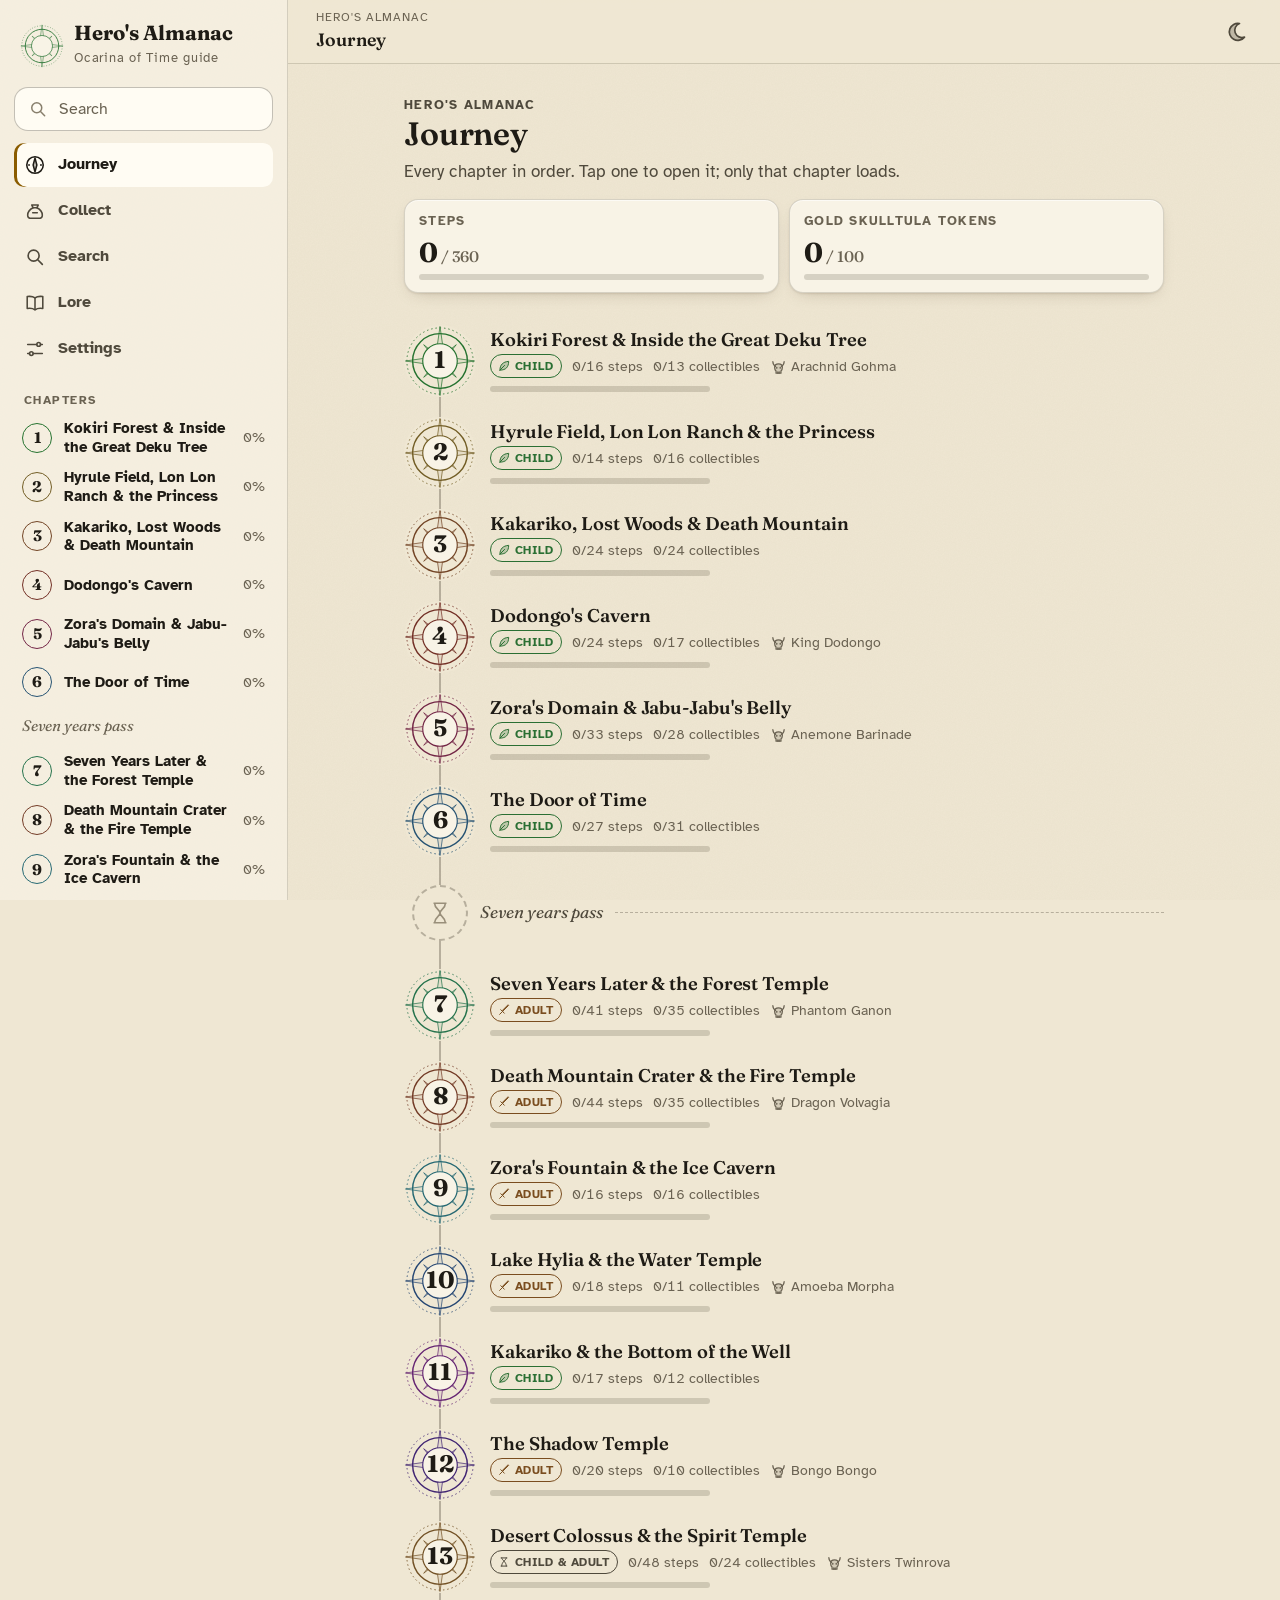
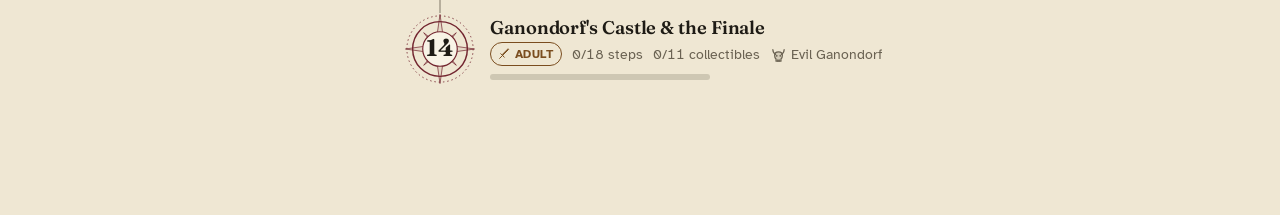
==== commit 17abaf19: "Verify every walkthrough step against IGN and Zelda Central A full pass checked all 360 steps and th" ====
--- a/index.html
+++ b/index.html
@@ -2,7 +2,7 @@
 <html lang="en">
 <head>
 <meta charset="utf-8">
-<meta name="build" content="eefd36e096">
+<meta name="build" content="d9815f58fd">
 <meta name="viewport" content="width=device-width, initial-scale=1, viewport-fit=cover">
 <meta name="robots" content="noindex, nofollow">
 <title>Hero's Almanac</title>
@@ -146,9 +146,9 @@
 <div class="toast" id="toast" role="status" aria-live="polite" hidden></div>
 <input type="file" id="importFile" accept="application/json,.json" hidden>
 
-<script src="data/walkthrough-child.js?v=592d9e22fe"></script>
-<script src="data/walkthrough-adult.js?v=8219d650ec"></script>
-<script src="data/collectibles.js?v=bf3aef4ca2"></script>
+<script src="data/walkthrough-child.js?v=09642d773d"></script>
+<script src="data/walkthrough-adult.js?v=9bd94fb17d"></script>
+<script src="data/collectibles.js?v=132dcfa1b6"></script>
 <script src="data/reference.js?v=7a6979a0ea"></script>
 <script src="assets/app.js?v=7e8de547ad"></script>
 </body>
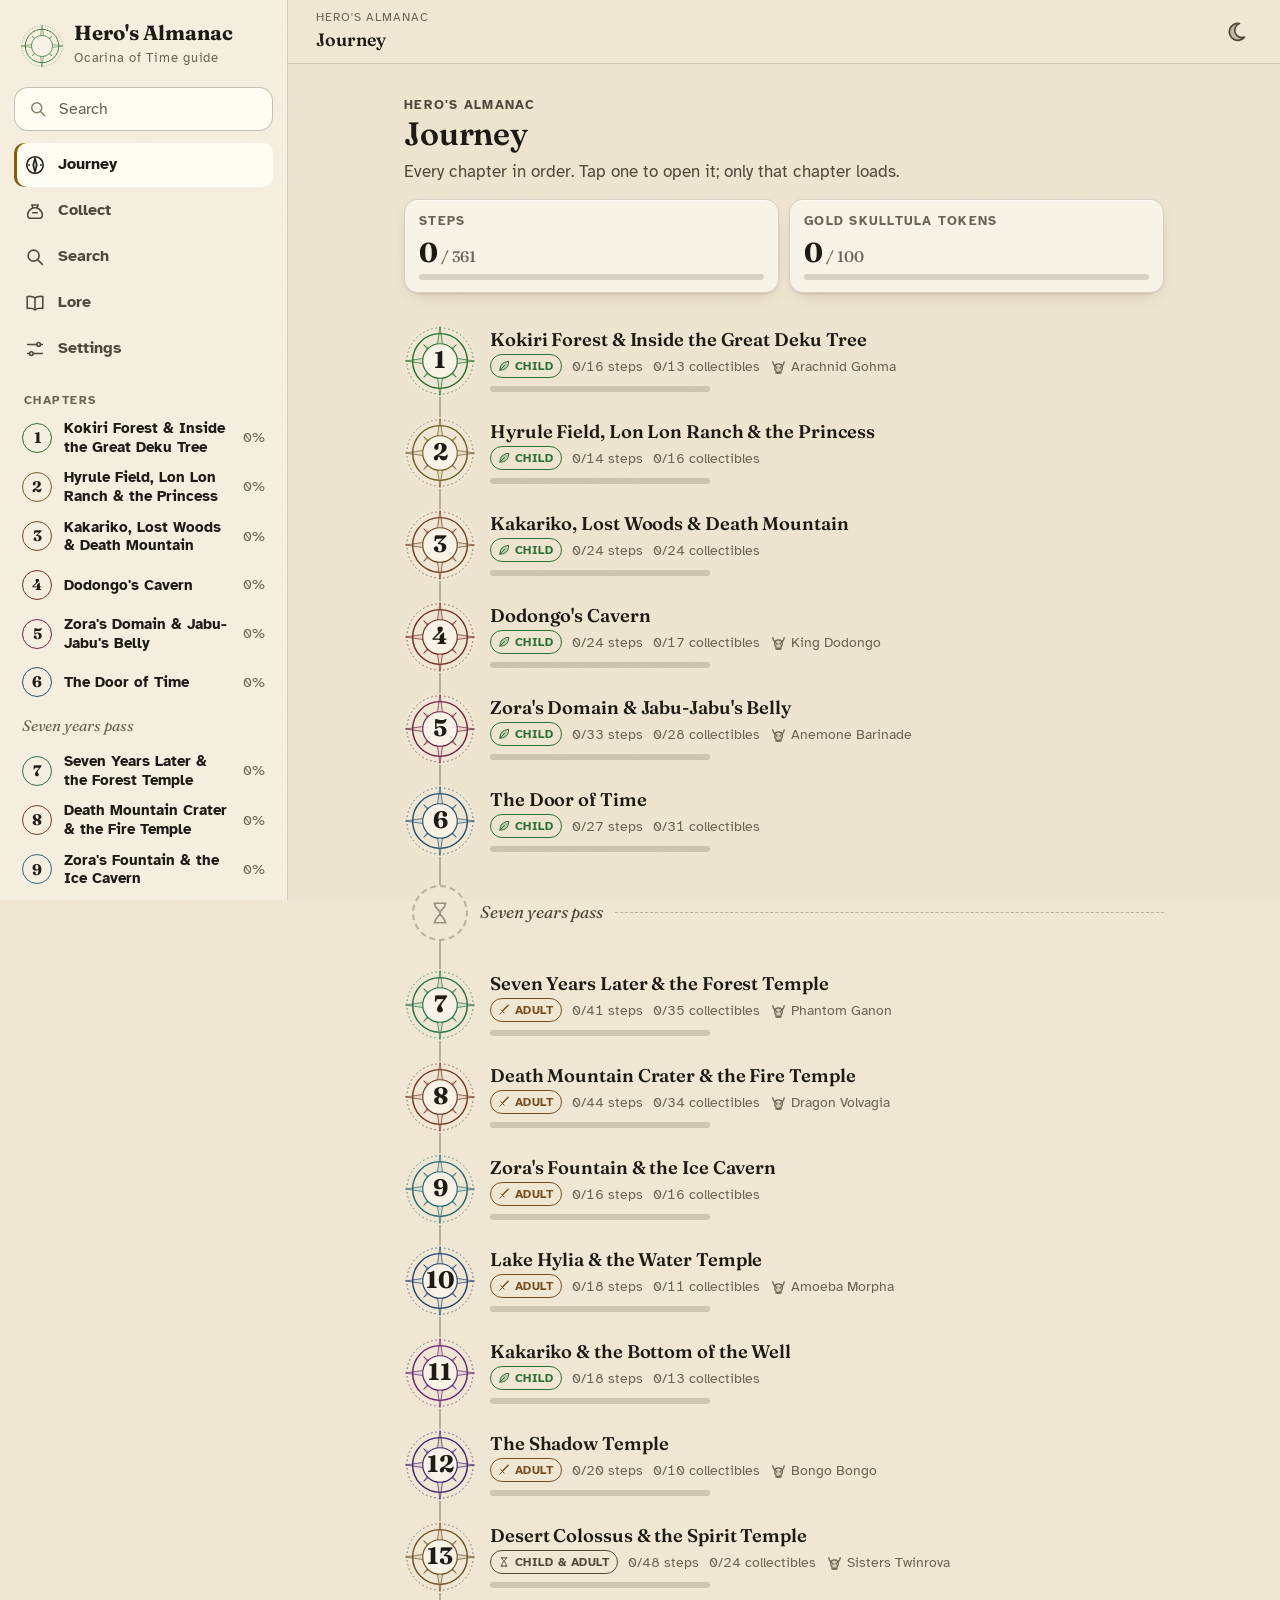
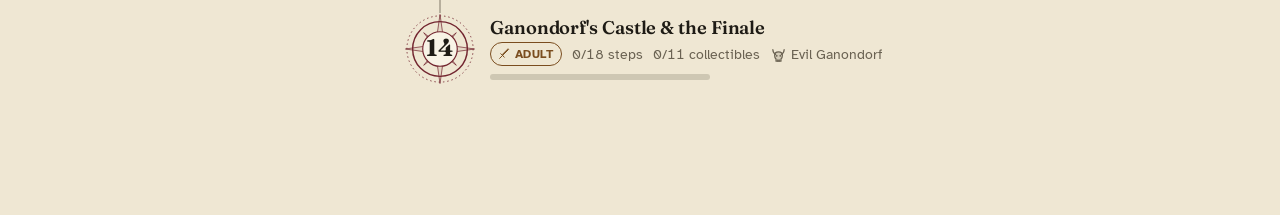
==== commit 928d24b2: "Move the Hyrule Field child chest heart piece to a child step The owner reached Ganon's Tower one Pi" ====
--- a/index.html
+++ b/index.html
@@ -2,7 +2,7 @@
 <html lang="en">
 <head>
 <meta charset="utf-8">
-<meta name="build" content="d9815f58fd">
+<meta name="build" content="b2a436a3c6">
 <meta name="viewport" content="width=device-width, initial-scale=1, viewport-fit=cover">
 <meta name="robots" content="noindex, nofollow">
 <title>Hero's Almanac</title>
@@ -146,10 +146,10 @@
 <div class="toast" id="toast" role="status" aria-live="polite" hidden></div>
 <input type="file" id="importFile" accept="application/json,.json" hidden>
 
-<script src="data/walkthrough-child.js?v=09642d773d"></script>
-<script src="data/walkthrough-adult.js?v=9bd94fb17d"></script>
-<script src="data/collectibles.js?v=132dcfa1b6"></script>
-<script src="data/reference.js?v=7a6979a0ea"></script>
+<script src="data/walkthrough-child.js?v=a5f84821de"></script>
+<script src="data/walkthrough-adult.js?v=b93f816e97"></script>
+<script src="data/collectibles.js?v=9256bf9b0b"></script>
+<script src="data/reference.js?v=21b0d084a4"></script>
 <script src="assets/app.js?v=7e8de547ad"></script>
 </body>
 </html>
